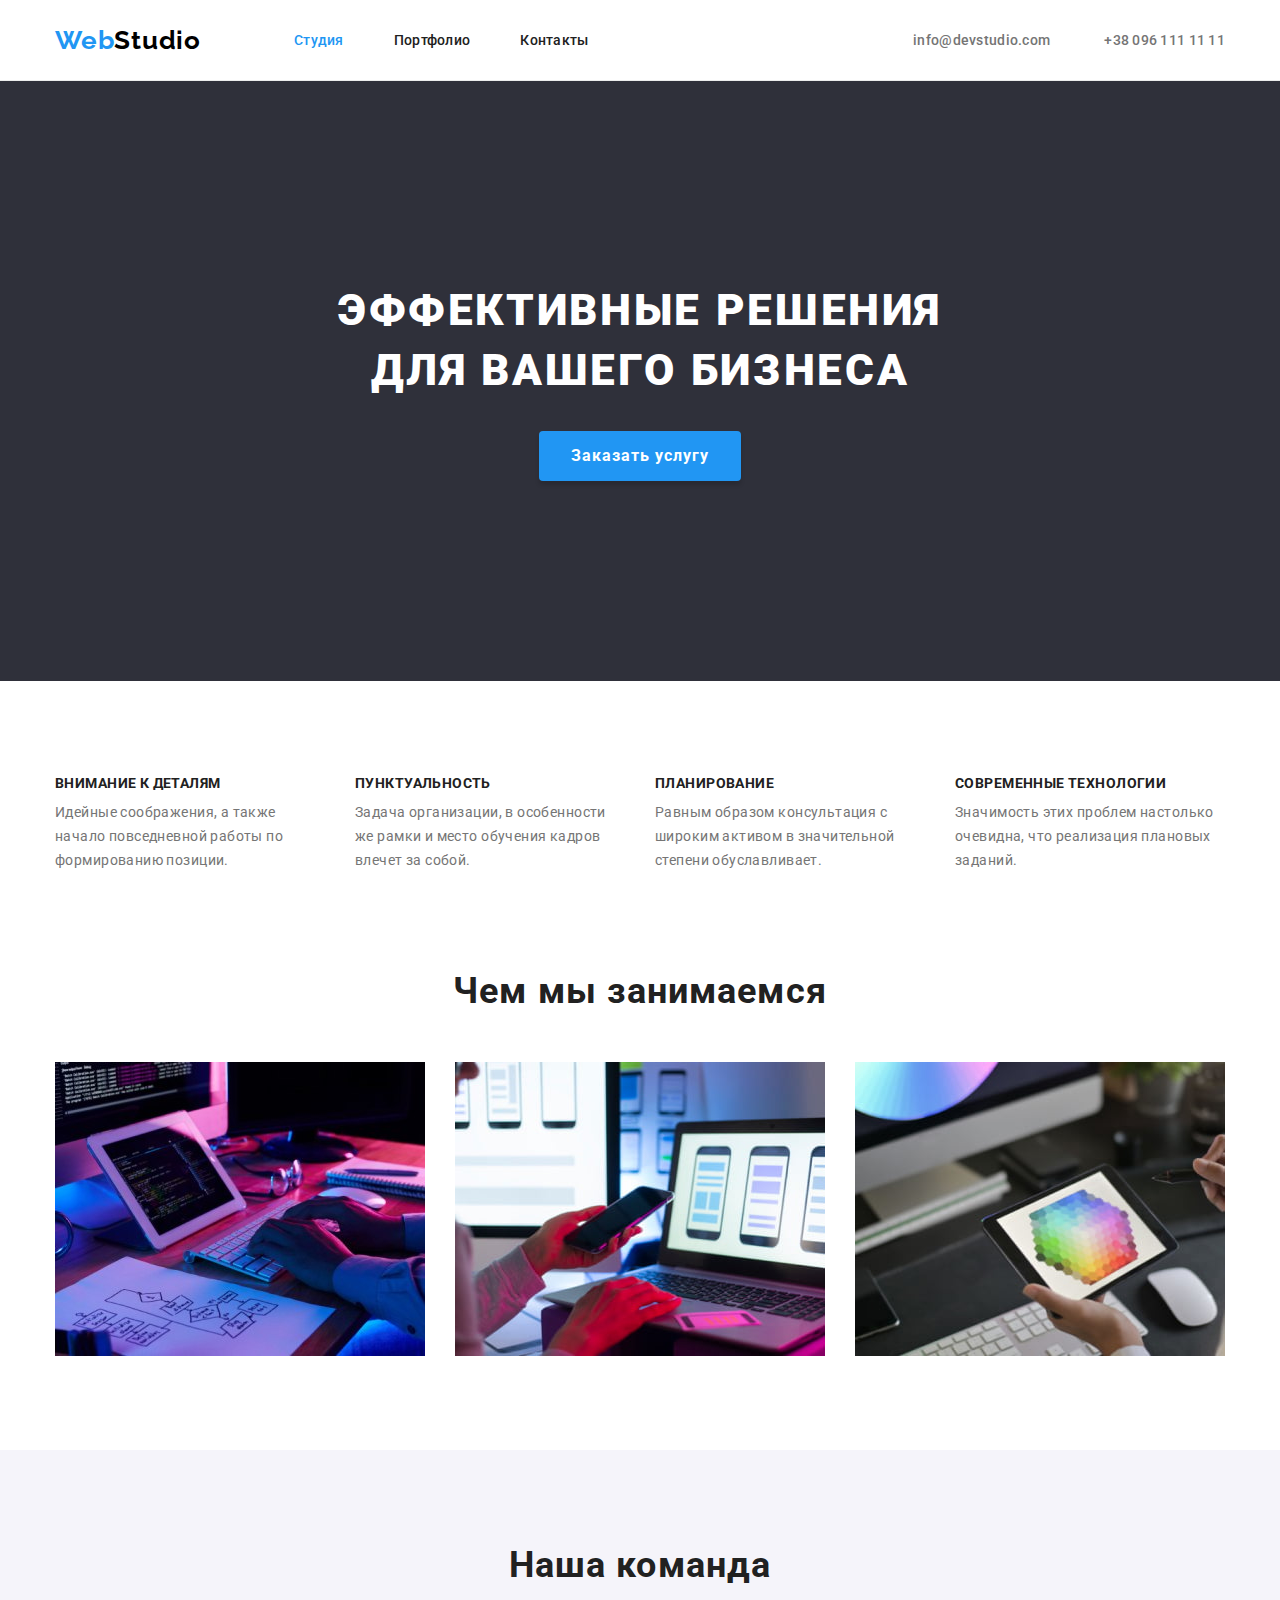
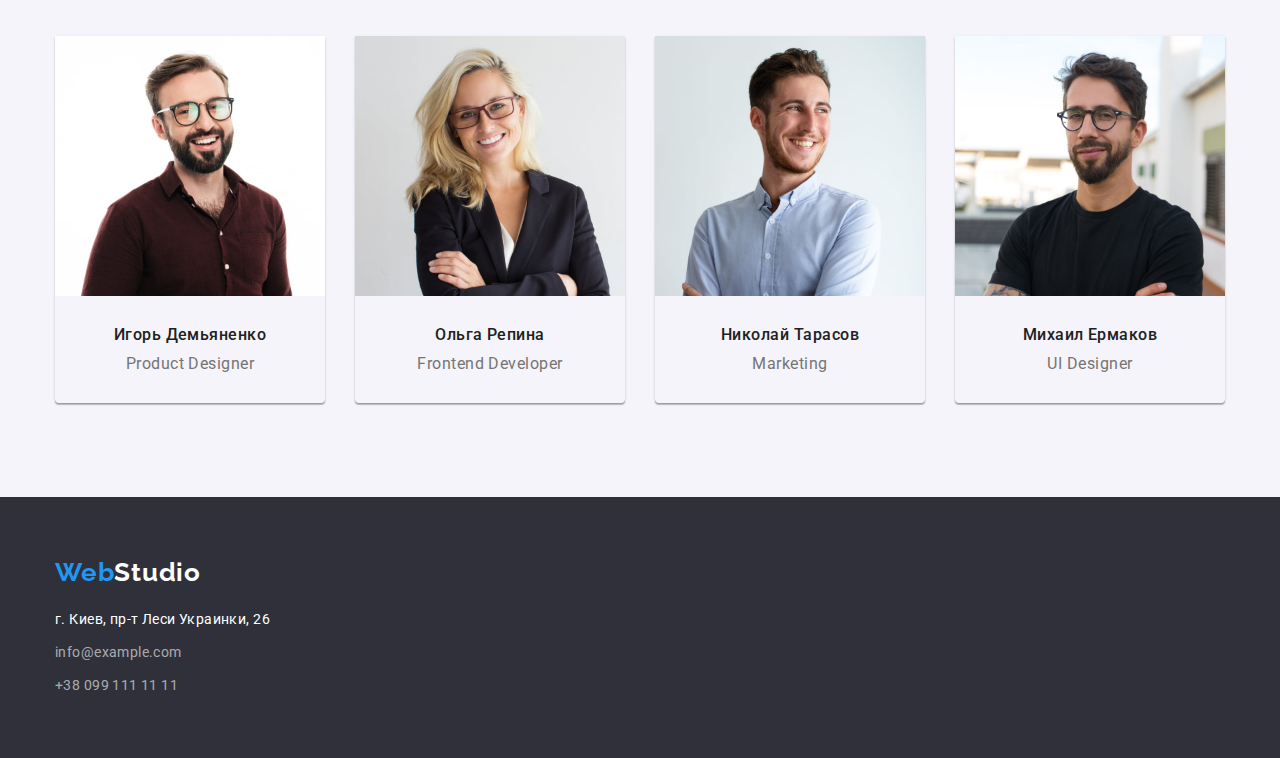
==== index.html @ 58351874 "Initial commit" ====
<!DOCTYPE html>
<html lang="ru">
  <head>
    <meta charset="UTF-8" />
    <meta http-equiv="X-UA-Compatible" content="IE=edge" />
    <meta name="viewport" content="width=device-width, initial-scale=1.0" />
    <link rel="preconnect" href="https://fonts.googleapis.com" />
    <link rel="preconnect" href="https://fonts.gstatic.com" crossorigin />
    <link
      href="https://fonts.googleapis.com/css2?family=Raleway:wght@700&family=Roboto:wght@400;500;700;900&display=swap"
      rel="stylesheet"
    />
    <link
      rel="stylesheet"
      href="https://cdnjs.cloudflare.com/ajax/libs/modern-normalize/1.1.0/modern-normalize.min.css"
    />
    <link rel="stylesheet" href="css/styles.css" />
    <title>Студия</title>
  </head>
  <body>
    <!-- Шапка -->
    <header class="header">
      <!-- Меню навигации -->
      <div class="container header-content">
        <nav class="navigation">
          <!-- Логотип -->
          <a href="./index.html" class="logo link"><span class="web-logo">Web</span>Studio</a>
          <ul class="navigation-list list">
            <!-- Меню сайта -->
            <li class="navigation-item">
              <a href="./index.html" class="link current">Студия</a>
            </li>
            <li class="navigation-item">
              <a href="./portfolio.html" class="link">Портфолио</a>
            </li>
            <li class="navigation-item">
              <a href="" class="link">Контакты</a>
            </li>
          </ul>
        </nav>
        <!-- Контакты -->
        <div class="header-contacts">
          <a href="mailto:info@devstudio.com" class="email link">info@devstudio.com</a>
          <a href="tel:+380961111111" class="telnumber link">+38 096 111 11 11</a>
        </div>
      </div>
    </header>
    <!-- Мейн -->
    <main>
      <!-- Наші пропозиції -->
      <section class="hero">
        <div class="container">
          <h1 class="hero-title">
            Эффективные решения для вашего бизнеса
          </h1>
          <button class="hero-button" type="button">Заказать услугу</button>
        </div>
      </section>
      <!-- Наші особливості -->
      <section class="features section">
        <div class="container">
          <h2 hidden>Наши особенности</h2>
          <ul class="features-list list">
            <li class="features-item">
              <h3 class="features-title">Внимание к деталям</h3>
              <p>
                Идейные соображения, а также начало повседневной работы по формированию позиции.
              </p>
            </li>
            <li class="features-item">
              <h3 class="features-title">Пунктуальность</h3>
              <p>
                Задача организации, в особенности же рамки и место обучения кадров влечет за собой.
              </p>
            </li>
            <li class="features-item">
              <h3 class="features-title">Планирование</h3>
              <p>
                Равным образом консультация с широким активом в значительной степени обуславливает.
              </p>
            </li>
            <li class="features-item">
              <h3 class="features-title">Современные технологии</h3>
              <p>Значимость этих проблем настолько очевидна, что реализация плановых заданий.</p>
            </li>
          </ul>
        </div>
      </section>
      <!-- Зайнятість -->
      <section class="employment section">
        <div class="container">
          <h2 class="employment-title">Чем мы занимаемся</h2>
          <ul class="employment-list list">
            <li class="employment-item">
              <img
                src="./images/box1.jpg"
                width="370"
                height="294"
                alt="Разработка веб-сайтов и приложений"
              />
            </li>
            <li class="employment-item">
              <img
                src="./images/box2.jpg"
                width="370"
                height="294"
                alt="Адаптация продукта под разные устройства"
              />
            </li>
            <li class="employment-item">
              <img
                src="./images/box3.jpg"
                width="370"
                height="294"
                alt="Разработка уникального дизайна"
              />
            </li>
          </ul>
        </div>
      </section>
      <!-- Команда -->
      <section class="team section">
        <div class="container">
          <h2 class="team-title">Наша команда</h2>
          <ul class="team-list list">
            <li class="team-item">
              <img src="./images/img1.jpg" width="270" height="260" alt="Игорь Демьяненко" />
              <h3 class="team-member">Игорь Демьяненко</h3>
              <p lang="en" class="team-work">Product Designer</p>
            </li>
            <li class="team-item">
              <img src="./images/img2.jpg" width="270" height="260" alt="Ольга Репина" />
              <h3 class="team-member">Ольга Репина</h3>
              <p lang="en" class="team-work">Frontend Developer</p>
            </li>
            <li class="team-item">
              <img src="./images/img3.jpg" width="270" height="260" alt="Николай Тарасов" />
              <h3 class="team-member">Николай Тарасов</h3>
              <p lang="en" class="team-work">Marketing</p>
            </li>
            <li class="team-item">
              <img src="./images/img4.jpg" width="270" height="260" alt="Михаил Ермаков" />
              <h3 class="team-member">Михаил Ермаков</h3>
              <p lang="en" class="team-work">UI Designer</p>
            </li>
          </ul>
        </div>
      </section>
    </main>
    <!-- Підвал -->
    <footer class="footer">
      <div class="container">
        <a href="./index.html" class="logo link">
          <span class="web-logo">Web</span><span class="studio-logo">Studio</span>
        </a>
        <address class="address">
          <p>г. Киев, пр-т Леси Украинки, 26</p>
          <a href="mailto:info@example.com" class="email link">info@example.com</a>
          <a href="tel:+380991111111" class="telnumber link">+38 099 111 11 11</a>
        </address>
      </div>
    </footer>
  </body>
</html>
---- css/styles.css ----
:root {
  /* Fonts */
  --general-text-font: 'Roboto', sans-serif;
  --logo-font: 'Raleway', sans-serif;

  /* Colors */
  --primery-text-color: #757575;
  --secondary-text-color: #212121;
  --black-logo-color: #000000;
  --accent-color: #2196f3;
  --white-text-color: #ffffff;
  --secondary-background-color: #f5f4fa;
  --third-background-color: #2f303a;
  --address-contacts-color: rgba(255, 255, 255, 0.6);
  --potrfolio-border-color: #eeeeee;
  --header-border-color: #ececec;
  --hero-button-accent-color: #188ce8;
}

/* General properties */

body {
  font-family: var(--general-text-font);
  font-style: normal;
  background-color: var(--white-text-color);
  color: var(--primery-text-color);
}

h1,
h2,
h3,
h4,
h5,
h6,
p,
ul {
  margin: 0;
  padding: 0;
}

img {
  display: block;
}

.container {
  width: 1200px;
  margin-left: auto;
  margin-right: auto;
  padding-left: 15px;
  padding-right: 15px;
}
.section {
  padding-top: 94px;
  padding-bottom: 94px;
}

.link {
  text-decoration: none;
}

.list {
  list-style: none;
}

.hero-button,
.filter-button {
  font-family: 'Roboto';
  font-style: normal;
  cursor: pointer;
  border: none;
  text-decoration: none;
}

/* Лого */

.logo {
  font-family: var(--logo-font);
  font-weight: 700;
  font-size: 26px;
  line-height: 1.192;
  letter-spacing: 0.03em;

  color: var(--black-logo-color);
}

.navigation .logo {
  margin-right: 93px;
}

.web-logo {
  color: var(--accent-color);
}

.studio-logo {
  color: var(--white-text-color);
}

/* Навігація сайту */

.header {
  border-bottom: 1px solid var(--header-border-color);
}

.header-content,
.navigation-list {
  display: flex;
  align-items: center;
}

.navigation {
  display: flex;
  align-items: center;
}

.navigation-list .link.current {
  color: var(--accent-color);
}

.navigation-list .link {
  display: block;
  padding-top: 32px;
  padding-bottom: 32px;

  color: var(--secondary-text-color);
}

.navigation-list .link:hover,
.navigation-list .link:focus {
  color: var(--accent-color);
}

.navigation-item:not(:last-child) {
  margin-right: 50px;
}

.header-contacts a:not(:last-child) {
  margin-right: 50px;
}

.header-contacts {
  margin-left: auto;
}

.navigation-item {
  font-weight: 500;
  font-size: 14px;
  line-height: 1.143;
  letter-spacing: 0.02em;
}

/* Контакти + Підвал */

.email,
.telnumber {
  font-weight: 500;
  font-size: 14px;
  line-height: 1.143;
  letter-spacing: 0.02em;

  color: var(--primery-text-color);
}

.address p,
.address a {
  font-style: normal;
  font-weight: 400;
  font-size: 14px;
  line-height: 1.714;
  letter-spacing: 0.03em;

  color: var(--address-contacts-color);
}

.footer .container,
.address {
  display: flex;
  flex-direction: column;
}

.address p {
  margin-bottom: 9px;

  color: var(--white-text-color);
}

.address .email {
  margin-bottom: 9px;
}

.email:hover,
.telnumber:hover,
.email:focus,
.telnumber:focus {
  color: var(--accent-color);
}

.footer .logo {
  margin-bottom: 20px;
}

.footer {
  padding: 60px 0;

  background-color: var(--third-background-color);
}

/* Мейн */

.hero {
  padding: 200px 0;
  text-align: center;

  background-color: var(--third-background-color);
}

.hero-title {
  margin-left: auto;
  margin-right: auto;
  width: 696px;
  margin-bottom: 30px;
  font-weight: 900;
  font-size: 44px;
  line-height: 1.36;
  letter-spacing: 0.06em;
  text-transform: uppercase;

  color: var(--white-text-color);
}

.hero-button {
  padding: 10px 32px;
  font-weight: 700;
  font-size: 16px;
  line-height: 1.875;
  letter-spacing: 0.06em;

  color: var(--white-text-color);
  background-color: var(--accent-color);
  box-shadow: 0px 4px 4px rgba(0, 0, 0, 0.15);
  border-radius: 4px;
}

.hero-button:hover,
.hero-button:focus {
  background-color: var(--hero-button-accent-color);
}

/* Наші особливості */

.features-list {
  display: flex;
}

.features.section {
  padding-bottom: 0px;
}

.features-title {
  margin-bottom: 10px;
  font-size: 14px;
  line-height: 1.143;
  letter-spacing: 0.03em;
  text-transform: uppercase;

  color: var(--secondary-text-color);
}

.features-item:not(:last-child) {
  margin-right: 30px;
}

.features-item {
  width: 270px;
}

.features-item p {
  padding-bottom: 3px;
  font-size: 14px;
  line-height: 1.714;
  letter-spacing: 0.03em;
}

/* Наша зайнятість + Команда */

.employment-title,
.team-title {
  margin-bottom: 50px;
  font-size: 36px;
  line-height: 1.167;
  text-align: center;
  letter-spacing: 0.03em;

  color: var(--secondary-text-color);
}

.employment-list,
.team-list {
  display: flex;
}

.employment-item:not(:last-child) {
  margin-right: 30px;
}

.team {
  background-color: var(--secondary-background-color);
}

.team-item:not(:last-child) {
  margin-right: 30px;
}
.team-item img {
  margin-bottom: 30px;
}
.team-item {
  padding-bottom: 30px;

  box-shadow: 0px 1px 3px rgba(0, 0, 0, 0.12), 0px 1px 1px rgba(0, 0, 0, 0.14),
    0px 2px 1px rgba(0, 0, 0, 0.2);
  border-radius: 0px 0px 4px 4px;
}

.team-member {
  margin-bottom: 10px;
  font-weight: 500;
  font-size: 16px;
  line-height: 1.18;
  text-align: center;
  letter-spacing: 0.03em;

  color: var(--secondary-text-color);
}

.team-work {
  font-size: 16px;
  line-height: 1.187;
  text-align: center;
  letter-spacing: 0.03em;
}

/* Портфоліо */

.filter-list {
  display: flex;
  justify-content: center;
  margin-bottom: 50px;
}

.filter-item:not(:last-child) {
  margin-right: 8px;
}

.filter-button {
  padding: 6px 22px;
  font-weight: 500;
  font-size: 16px;
  line-height: 1.625;
  text-align: center;
  letter-spacing: 0.03em;

  color: var(--secondary-text-color);
  background-color: var(--secondary-background-color);
  border-radius: 4px;
}

.filter-button:hover,
.filter-button:focus {
  color: var(--white-text-color);
  background-color: var(--accent-color);
  box-shadow: 0px 3px 1px rgba(0, 0, 0, 0.1), 0px 1px 2px rgba(0, 0, 0, 0.08),
    0px 2px 2px rgba(0, 0, 0, 0.12);
}

.filter-title {
  font-size: 16px;
  line-height: 1.875;
  letter-spacing: 0.03em;
  color: var(--primery-text-color);
}

.portfolio-list {
  display: flex;
  flex-wrap: wrap;
  gap: 30px;
  flex-basis: calc((100% - 60px) / 3);
  align-content: flex-start;
}

.portfolio-title {
  margin-bottom: 4px;

  font-size: 18px;
  line-height: 2;
  letter-spacing: 0.06em;

  color: var(--secondary-text-color);
}

.portfolio-item {
  background-color: var(--white-text-color);
}

.portfolio-item div {
  padding: 20px 24px;

  border: 1px solid var(--potrfolio-border-color);
  border-top: none;
}
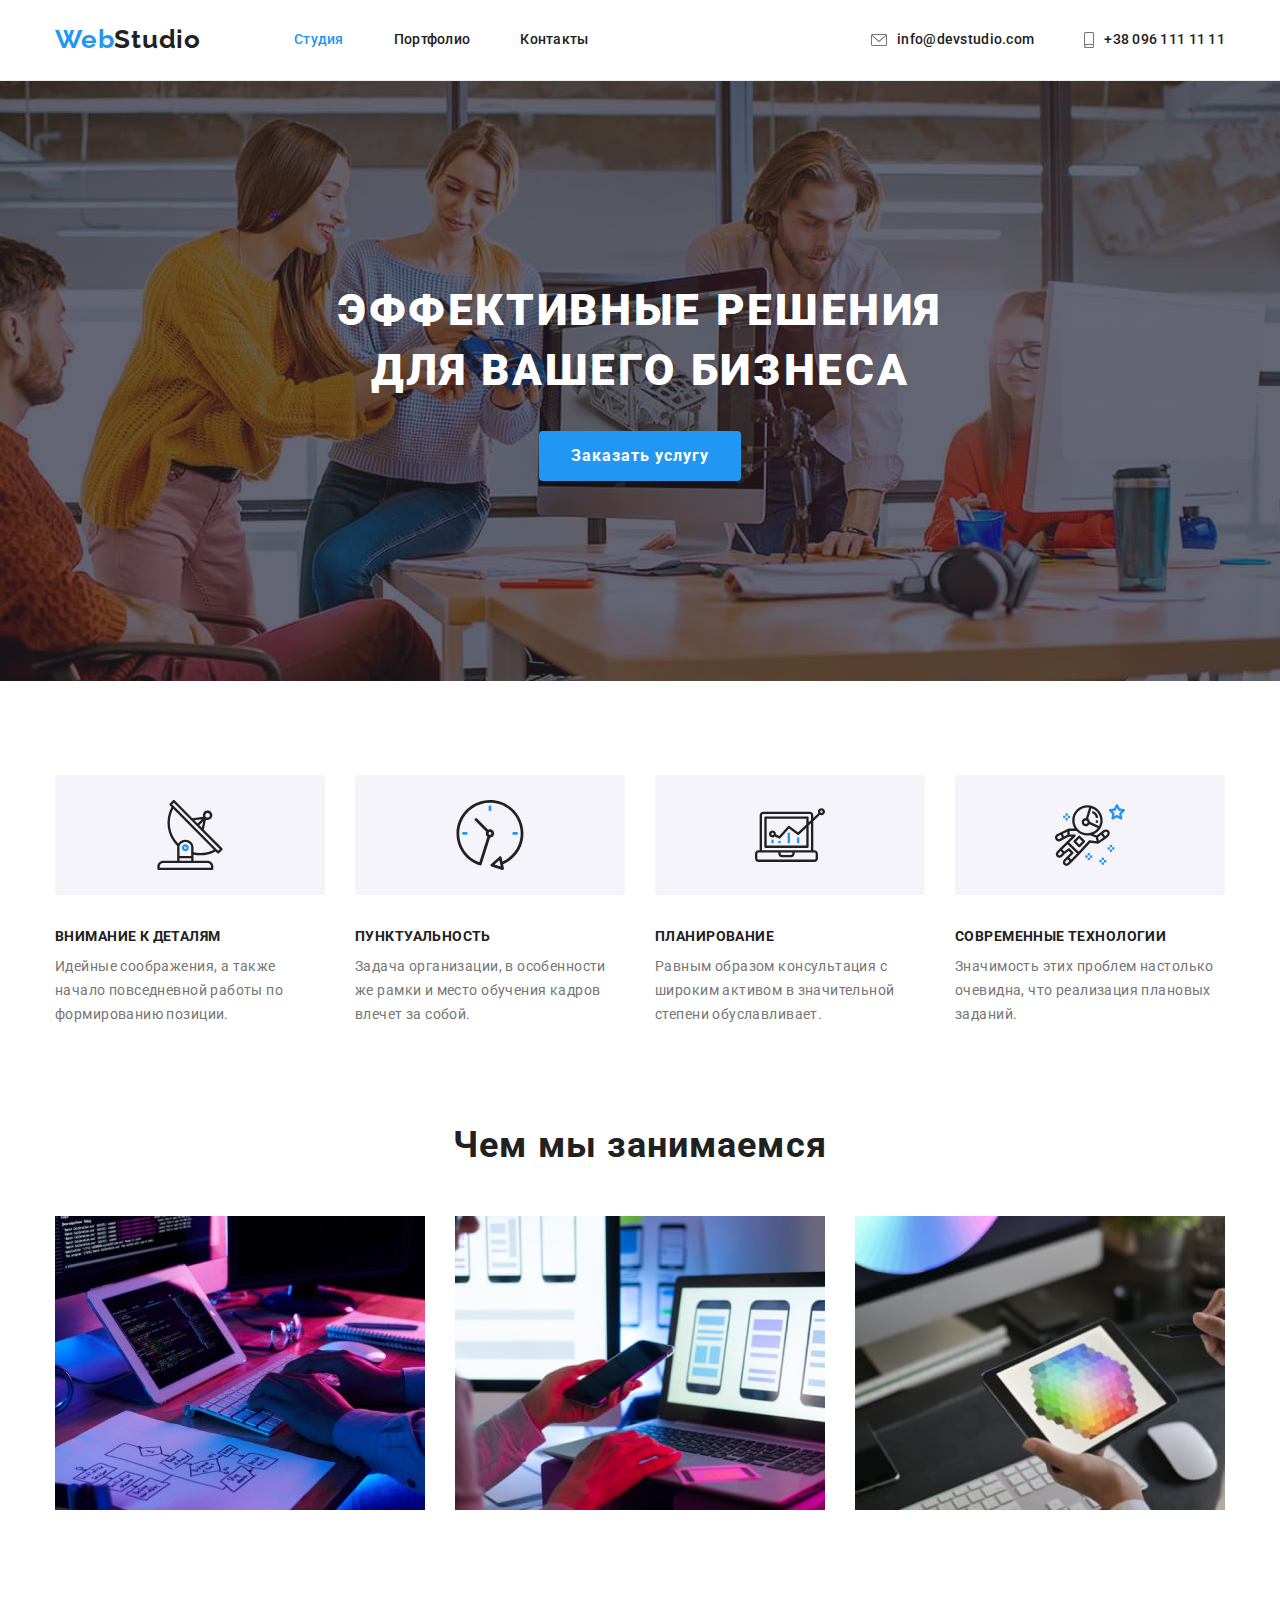
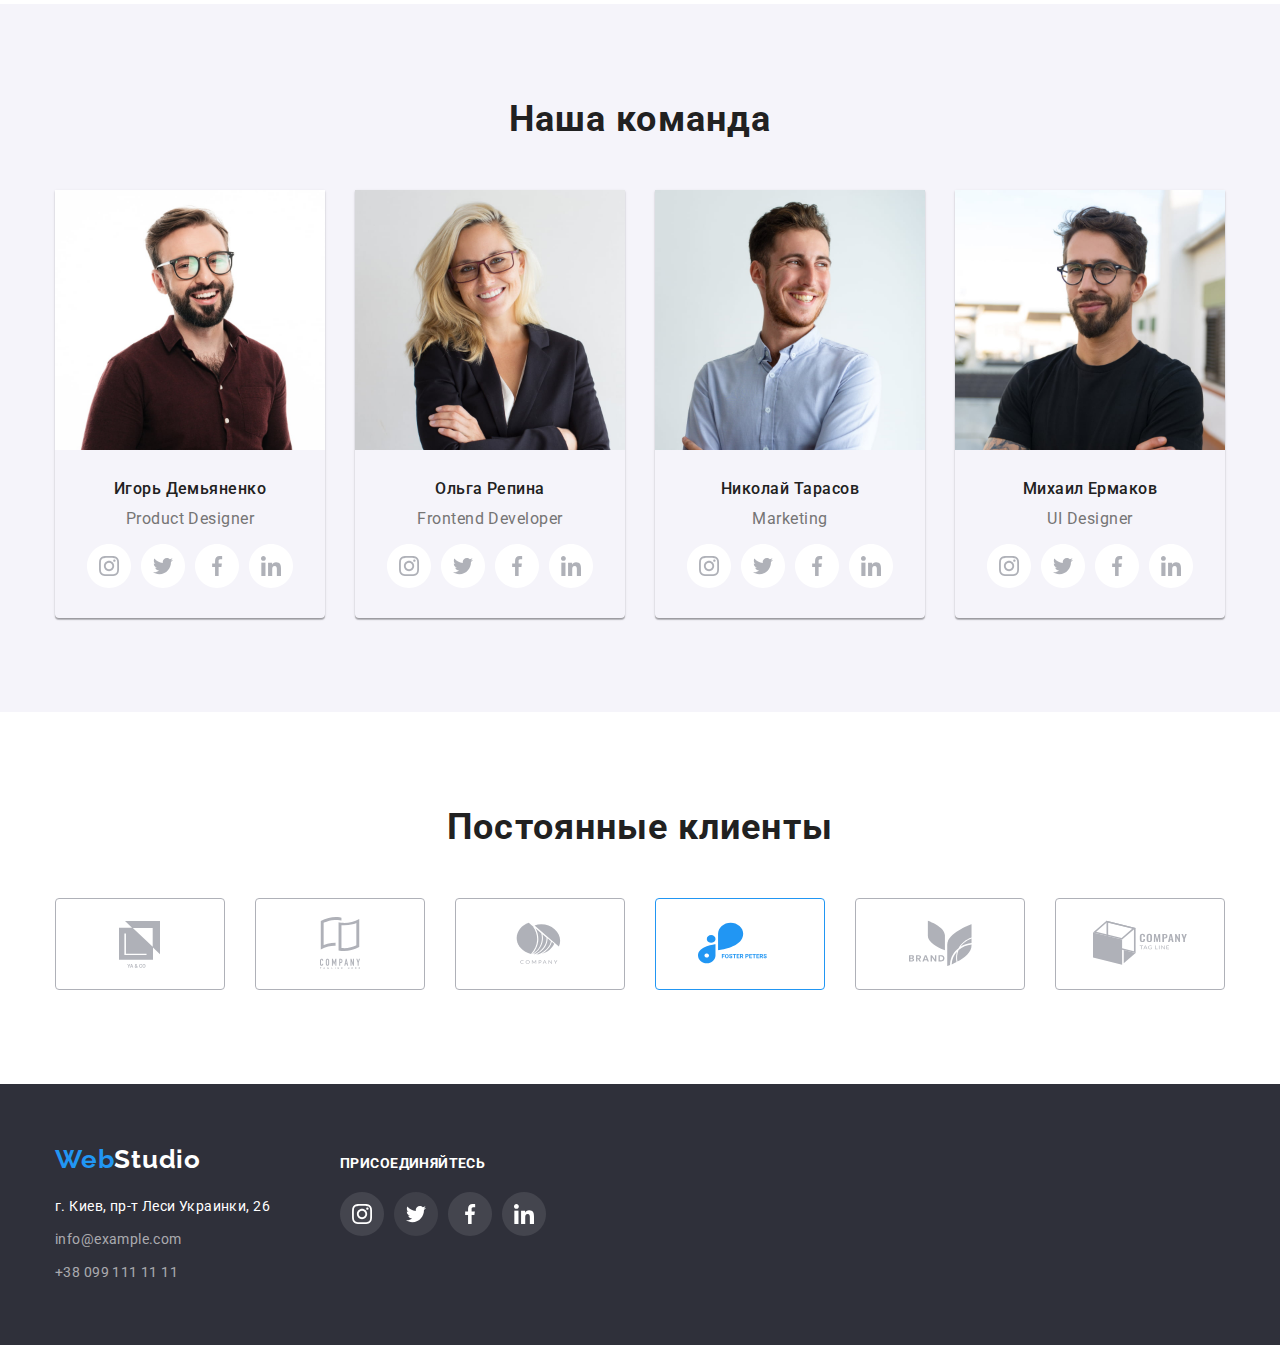
==== commit 7d39735d: "up" ====
--- a/index.html
+++ b/index.html
@@ -49,37 +49,37 @@
     <main>
       <!-- Наші пропозиції -->
       <section class="hero">
-        <div class="container">
-          <h1 class="hero-title">
-            Эффективные решения для вашего бизнеса
-          </h1>
-          <button class="hero-button" type="button">Заказать услугу</button>
+        <div class="overlay">
+          <div class="container">
+            <h1 class="hero-title">Эффективные решения для вашего бизнеса</h1>
+            <button class="hero-button" type="button">Заказать услугу</button>
+          </div>
         </div>
       </section>
       <!-- Наші особливості -->
       <section class="features section">
         <div class="container">
-          <h2 hidden>Наши особенности</h2>
+          <h2 class="visually-hidden">Наши особенности</h2>
           <ul class="features-list list">
-            <li class="features-item">
+            <li class="features-item item-antenna">
               <h3 class="features-title">Внимание к деталям</h3>
               <p>
                 Идейные соображения, а также начало повседневной работы по формированию позиции.
               </p>
             </li>
-            <li class="features-item">
+            <li class="features-item item-clock">
               <h3 class="features-title">Пунктуальность</h3>
               <p>
                 Задача организации, в особенности же рамки и место обучения кадров влечет за собой.
               </p>
             </li>
-            <li class="features-item">
+            <li class="features-item item-diagram">
               <h3 class="features-title">Планирование</h3>
               <p>
                 Равным образом консультация с широким активом в значительной степени обуславливает.
               </p>
             </li>
-            <li class="features-item">
+            <li class="features-item item-astronaut">
               <h3 class="features-title">Современные технологии</h3>
               <p>Значимость этих проблем настолько очевидна, что реализация плановых заданий.</p>
             </li>
@@ -146,18 +146,67 @@
           </ul>
         </div>
       </section>
+      <!-- Постійні клієнти -->
+      <section class="partner section">
+        <div class="container">
+          <h2 class="partner-title">Постоянные клиенты</h2>
+          <ul class="partner-list list">
+            <li class="partner-item">
+              <a href=""><img src="./images/Client1.svg" width="170" height="92" alt="" /></a>
+            </li>
+            <li class="partner-item">
+              <a href=""><img src="./images/Client2.svg" width="170" height="92" alt="" /></a>
+            </li>
+            <li class="partner-item">
+              <a href=""><img src="./images/Client3.svg" width="170" height="92" alt="" /></a>
+            </li>
+            <li class="partner-item">
+              <a href=""><img src="./images/Client4.svg" width="170" height="92" alt="" /></a>
+            </li>
+            <li class="partner-item">
+              <a href=""><img src="./images/Client5.svg" width="170" height="92" alt="" /></a>
+            </li>
+            <li class="partner-item">
+              <a href=""><img src="./images/Client6.svg" width="170" height="92" alt="" /></a>
+            </li>
+          </ul>
+        </div>
+      </section>
     </main>
     <!-- Підвал -->
     <footer class="footer">
       <div class="container">
-        <a href="./index.html" class="logo link">
-          <span class="web-logo">Web</span><span class="studio-logo">Studio</span>
-        </a>
-        <address class="address">
-          <p>г. Киев, пр-т Леси Украинки, 26</p>
-          <a href="mailto:info@example.com" class="email link">info@example.com</a>
-          <a href="tel:+380991111111" class="telnumber link">+38 099 111 11 11</a>
-        </address>
+        <div class="footer-content">
+          <div class="footer-address">
+            <a href="./index.html" class="logo link">
+              <span class="web-logo">Web</span><span class="studio-logo">Studio</span>
+            </a>
+            <address class="address">
+              <p>г. Киев, пр-т Леси Украинки, 26</p>
+              <a href="mailto:info@example.com" class="email link">info@example.com</a>
+              <a href="tel:+380991111111" class="telnumber link">+38 099 111 11 11</a>
+            </address>
+          </div>
+          <div class="social">
+            <h2 class="social-title">Присоединяйтесь</h2>
+            <ul class="social-list list">
+              <li class="social-item">
+                <a href=""
+                  ><img src="./images/Inst.svg" width="44" height="44" alt="instagram"
+                /></a>
+              </li>
+              <li class="social-item">
+                <a href=""><img src="./images/Tw.svg" width="44" height="44" alt="twitter" /></a>
+              </li>
+              <li class="social-item">
+                <a href=""><img src="./images/FB.svg" width="44" height="44" alt="facebook" /></a>
+              </li>
+              <li class="social-item">
+                <a href=""><img src="./images/Link.svg" width="44" height="44" alt="linkedin" /></a>
+              </li>
+            </ul>
+          </div>
+        </div>
       </div>
     </footer>
   </body>
--- a/css/styles.css
+++ b/css/styles.css
@@ -15,6 +15,7 @@
   --potrfolio-border-color: #eeeeee;
   --header-border-color: #ececec;
   --hero-button-accent-color: #188ce8;
+  --hero-overlay-color: rgba(47, 48, 58, 0.4);
 }
 
 /* General properties */
@@ -77,51 +78,53 @@
   font-family: var(--logo-font);
   font-weight: 700;
   font-size: 26px;
-  line-height: 1.192;
+  line-height: 1.19;
   letter-spacing: 0.03em;
 
   color: var(--black-logo-color);
+}
+
+.web-logo {
+  color: var(--accent-color);
+}
+
+.studio-logo {
+  color: var(--white-text-color);
+}
+
+/* Навігація сайту */
+
+.header {
+  border-bottom: 1px solid var(--header-border-color);
+}
+
+.header-content,
+.navigation-list {
+  display: flex;
+  align-items: center;
+}
+
+.navigation {
+  display: flex;
+  align-items: center;
+}
+
+.navigation-list .link.current {
+  color: var(--accent-color);
+}
+
+.header-content .link {
+  display: inline-flex;
+  padding-top: 32px;
+  padding-bottom: 32px;
+
+  color: var(--secondary-text-color);
 }
 
 .navigation .logo {
   margin-right: 93px;
-}
-
-.web-logo {
-  color: var(--accent-color);
-}
-
-.studio-logo {
-  color: var(--white-text-color);
-}
-
-/* Навігація сайту */
-
-.header {
-  border-bottom: 1px solid var(--header-border-color);
-}
-
-.header-content,
-.navigation-list {
-  display: flex;
-  align-items: center;
-}
-
-.navigation {
-  display: flex;
-  align-items: center;
-}
-
-.navigation-list .link.current {
-  color: var(--accent-color);
-}
-
-.navigation-list .link {
-  display: block;
-  padding-top: 32px;
-  padding-bottom: 32px;
-
-  color: var(--secondary-text-color);
+  padding-top: 24px;
+  padding-bottom: 25px;
 }
 
 .navigation-list .link:hover,
@@ -137,14 +140,13 @@
   margin-right: 50px;
 }
 
-.header-contacts {
-  margin-left: auto;
-}
-
+.navigation {
+  margin-right: auto;
+}
 .navigation-item {
   font-weight: 500;
   font-size: 14px;
-  line-height: 1.143;
+  line-height: 1.14;
   letter-spacing: 0.02em;
 }
 
@@ -154,10 +156,37 @@
 .telnumber {
   font-weight: 500;
   font-size: 14px;
-  line-height: 1.143;
+  line-height: 1.14;
   letter-spacing: 0.02em;
 
   color: var(--primery-text-color);
+}
+.header-contacts {
+  display: inline-flex;
+  align-items: center;
+}
+
+.header-contacts .email,
+.header-contacts .telnumber {
+  align-items: center;
+}
+
+.header-contacts .email::before,
+.header-contacts .telnumber::before {
+  content: '';
+  display: inline-block;
+  margin-right: 10px;
+}
+.header-contacts .email::before {
+  width: 16px;
+  height: 12px;
+  background-image: url(../images/envelope.svg);
+}
+
+.header-contacts .telnumber::before {
+  width: 10px;
+  height: 16px;
+  background-image: url(../images/smartphone.svg);
 }
 
 .address p,
@@ -165,16 +194,34 @@
   font-style: normal;
   font-weight: 400;
   font-size: 14px;
-  line-height: 1.714;
+  line-height: 1.71;
   letter-spacing: 0.03em;
 
   color: var(--address-contacts-color);
 }
 
-.footer .container,
-.address {
+.footer-content {
+  display: flex;
+}
+.social-list {
+  display: flex;
+  flex-wrap: wrap;
+  gap: 10px;
+}
+
+.footer-address,
+.address,
+.social {
   display: flex;
   flex-direction: column;
+}
+
+.social {
+  padding-top: 12px;
+}
+
+.footer-address {
+  margin-right: 70px;
 }
 
 .address p {
@@ -183,7 +230,7 @@
   color: var(--white-text-color);
 }
 
-.address .email {
+.footer .email {
   margin-bottom: 9px;
 }
 
@@ -204,13 +251,36 @@
   background-color: var(--third-background-color);
 }
 
+.social-title {
+  margin-bottom: 20px;
+  font-style: normal;
+  font-weight: 700;
+  font-size: 14px;
+  line-height: 1.14;
+  letter-spacing: 0.03em;
+  text-transform: uppercase;
+
+  color: var(--white-text-color);
+}
+
 /* Мейн */
 
 .hero {
+  text-align: center;
+  background-color: var(--third-background-color);
+}
+
+.overlay {
   padding: 200px 0;
-  text-align: center;
-
-  background-color: var(--third-background-color);
+  height: 600px;
+  max-width: 1600px;
+  margin-right: auto;
+  margin-left: auto;
+  background-image: linear-gradient(to right, var(--hero-overlay-color), var(--hero-overlay-color)),
+    url(../images/hero.jpg);
+  background-repeat: no-repeat;
+  background-position: center;
+  background-size: cover;
 }
 
 .hero-title {
@@ -231,7 +301,7 @@
   padding: 10px 32px;
   font-weight: 700;
   font-size: 16px;
-  line-height: 1.875;
+  line-height: 1.88;
   letter-spacing: 0.06em;
 
   color: var(--white-text-color);
@@ -258,7 +328,7 @@
 .features-title {
   margin-bottom: 10px;
   font-size: 14px;
-  line-height: 1.143;
+  line-height: 1.14;
   letter-spacing: 0.03em;
   text-transform: uppercase;
 
@@ -276,17 +346,43 @@
 .features-item p {
   padding-bottom: 3px;
   font-size: 14px;
-  line-height: 1.714;
-  letter-spacing: 0.03em;
-}
-
-/* Наша зайнятість + Команда */
+  line-height: 1.71;
+  letter-spacing: 0.03em;
+}
+
+.features-item::before {
+  display: inline-block;
+  content: '';
+  width: inherit;
+  height: 120px;
+  margin-bottom: 30px;
+  background-color: #f5f4fa;
+  border-radius: 4px;
+  background-repeat: no-repeat;
+  background-position: center;
+}
+
+.item-antenna::before {
+  background-image: url(../images/antenna.svg);
+}
+.item-clock::before {
+  background-image: url(../images/clock.svg);
+}
+.item-diagram::before {
+  background-image: url(../images/diagram.svg);
+}
+.item-astronaut::before {
+  background-image: url(../images/astronaut.svg);
+}
+
+/* Наша зайнятість + Команда + Постійні клієнти */
 
 .employment-title,
-.team-title {
+.team-title,
+.partner-title {
   margin-bottom: 50px;
   font-size: 36px;
-  line-height: 1.167;
+  line-height: 1.17;
   text-align: center;
   letter-spacing: 0.03em;
 
@@ -294,21 +390,28 @@
 }
 
 .employment-list,
+.team-list,
+.partner-list {
+  display: flex;
+  flex-wrap: wrap;
+  gap: 30px;
+}
+.employment-list {
+  flex-basis: calc((100%-30 * 2) / 3);
+}
+
 .team-list {
-  display: flex;
-}
-
-.employment-item:not(:last-child) {
-  margin-right: 30px;
+  flex-basis: calc((100%-30 * 3) / 4);
+}
+
+.partner-list {
+  flex-basis: calc((100%-30 * 5) / 6);
 }
 
 .team {
   background-color: var(--secondary-background-color);
 }
 
-.team-item:not(:last-child) {
-  margin-right: 30px;
-}
 .team-item img {
   margin-bottom: 30px;
 }
@@ -338,23 +441,33 @@
   letter-spacing: 0.03em;
 }
 
+.team-item::after {
+  content: '';
+  display: block;
+  width: 206px;
+  height: 44px;
+  margin-right: auto;
+  margin-left: auto;
+  margin-top: 16px;
+  background-image: url(../images/Social-links.svg);
+  background-repeat: no-repeat;
+  background-position: center;
+}
+
 /* Портфоліо */
 
 .filter-list {
   display: flex;
+  gap: 8px;
   justify-content: center;
   margin-bottom: 50px;
-}
-
-.filter-item:not(:last-child) {
-  margin-right: 8px;
 }
 
 .filter-button {
   padding: 6px 22px;
   font-weight: 500;
   font-size: 16px;
-  line-height: 1.625;
+  line-height: 1.63;
   text-align: center;
   letter-spacing: 0.03em;
 
@@ -373,7 +486,7 @@
 
 .filter-title {
   font-size: 16px;
-  line-height: 1.875;
+  line-height: 1.88;
   letter-spacing: 0.03em;
   color: var(--primery-text-color);
 }
@@ -406,3 +519,16 @@
   border: 1px solid var(--potrfolio-border-color);
   border-top: none;
 }
+
+.visually-hidden {
+  position: absolute;
+  white-space: nowrap;
+  width: 1px;
+  height: 1px;
+  overflow: hidden;
+  border: 0;
+  padding: 0;
+  clip: rect(0 0 0 0);
+  clip-path: inset(50%);
+  margin: -1px;
+}
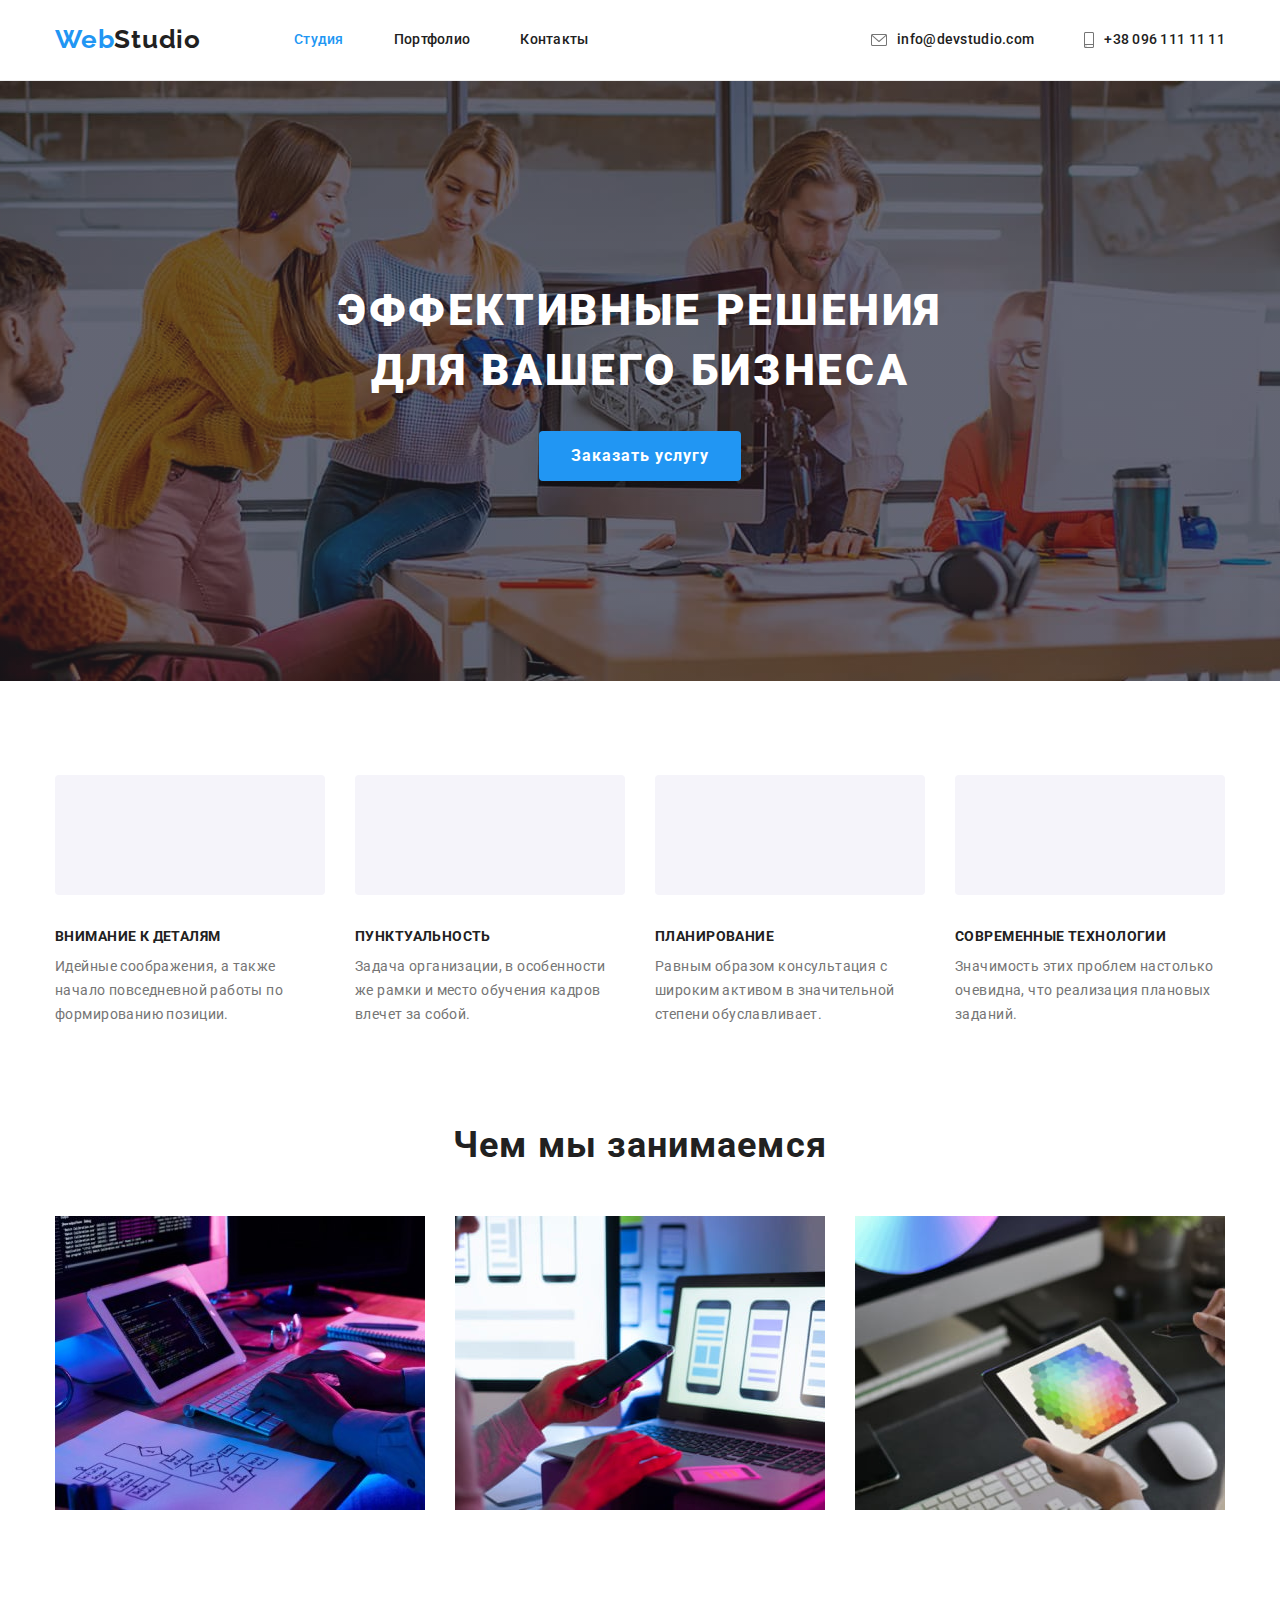
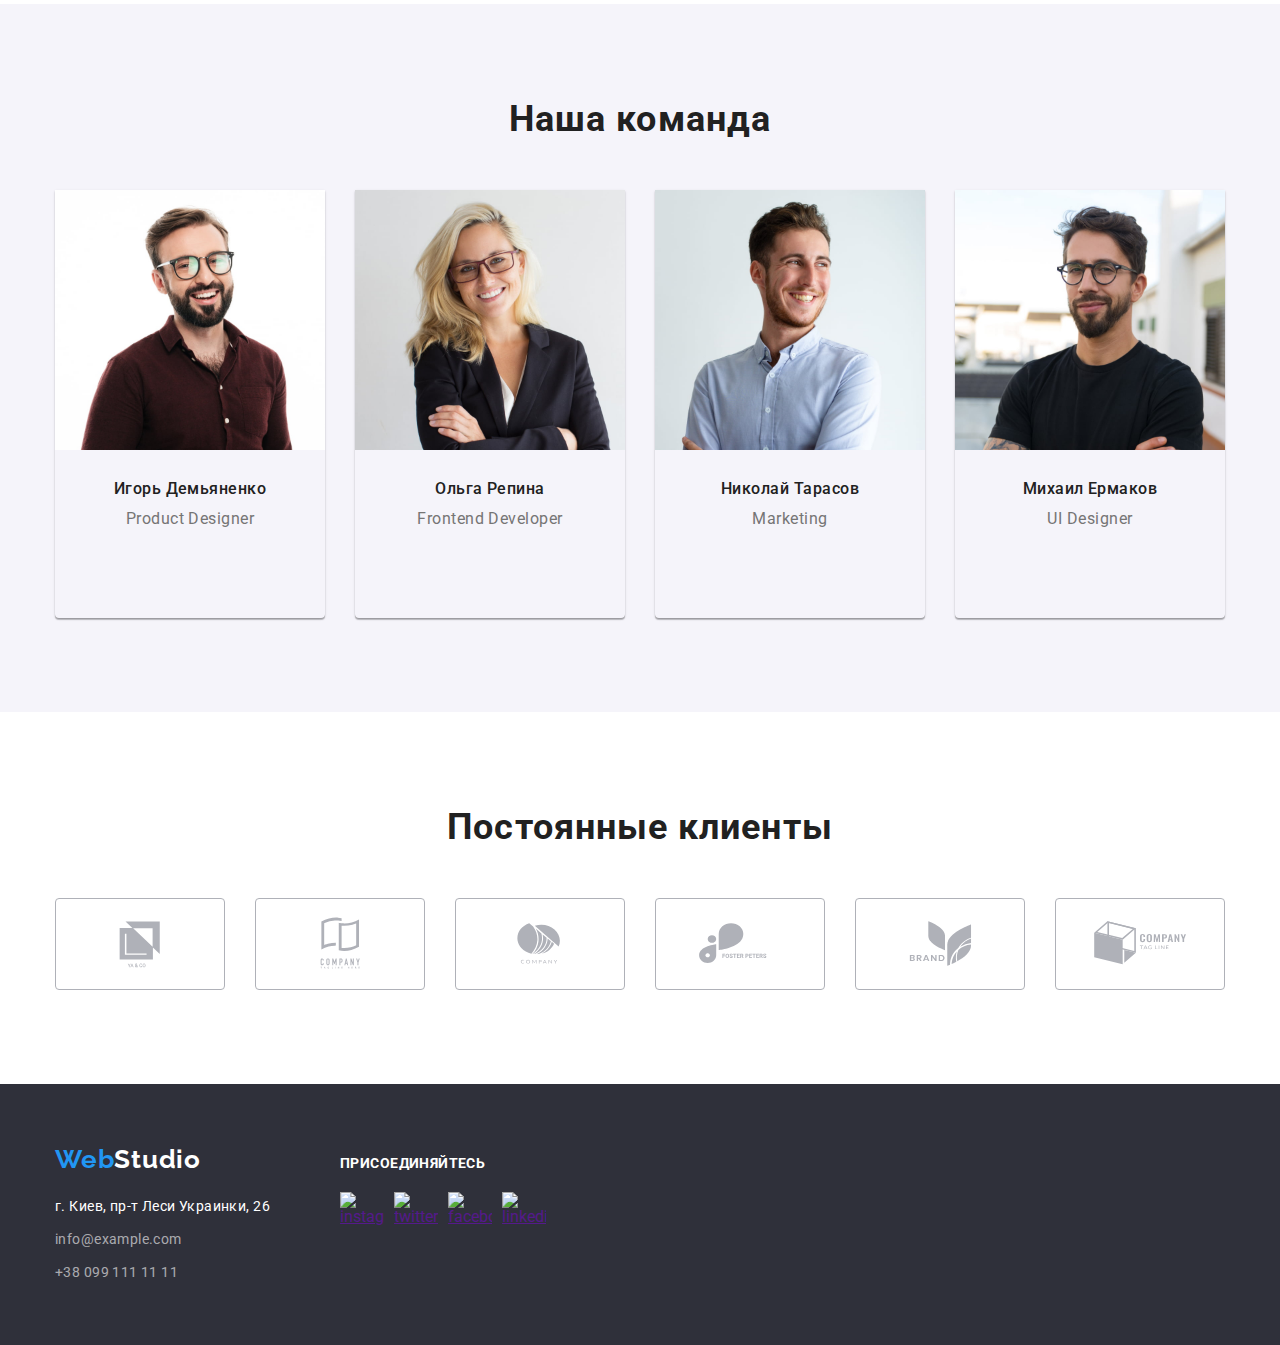
==== commit 92a43a8d: "up" ====
--- a/index.html
+++ b/index.html
@@ -152,22 +152,46 @@
           <h2 class="partner-title">Постоянные клиенты</h2>
           <ul class="partner-list list">
             <li class="partner-item">
-              <a href=""><img src="./images/Client1.svg" width="170" height="92" alt="" /></a>
-            </li>
-            <li class="partner-item">
-              <a href=""><img src="./images/Client2.svg" width="170" height="92" alt="" /></a>
-            </li>
-            <li class="partner-item">
-              <a href=""><img src="./images/Client3.svg" width="170" height="92" alt="" /></a>
-            </li>
-            <li class="partner-item">
-              <a href=""><img src="./images/Client4.svg" width="170" height="92" alt="" /></a>
-            </li>
-            <li class="partner-item">
-              <a href=""><img src="./images/Client5.svg" width="170" height="92" alt="" /></a>
-            </li>
-            <li class="partner-item">
-              <a href=""><img src="./images/Client6.svg" width="170" height="92" alt="" /></a>
+              <a class="partner-icon" href="">
+                <svg class="icon">
+                  <use href="./images/symbol-defs.svg#icon-client1"></use>
+                </svg>
+              </a>
+            </li>
+            <li class="partner-item">
+              <a class="partner-icon" href="">
+                <svg class="icon">
+                  <use href="./images/symbol-defs.svg#icon-client2"></use>
+                </svg>
+              </a>
+            </li>
+            <li class="partner-item">
+              <a class="partner-icon" href="">
+                <svg class="icon">
+                  <use href="./images/symbol-defs.svg#icon-client3"></use>
+                </svg>
+              </a>
+            </li>
+            <li class="partner-item">
+              <a class="partner-icon" href="">
+                <svg class="icon">
+                  <use href="./images/symbol-defs.svg#icon-client4"></use>
+                </svg>
+              </a>
+            </li>
+            <li class="partner-item">
+              <a class="partner-icon" href="">
+                <svg class="icon">
+                  <use href="./images/symbol-defs.svg#icon-client5"></use>
+                </svg>
+              </a>
+            </li>
+            <li class="partner-item">
+              <a class="partner-icon" href="">
+                <svg class="icon">
+                  <use href="./images/symbol-defs.svg#icon-client6"></use>
+                </svg>
+              </a>
             </li>
           </ul>
         </div>
--- a/css/styles.css
+++ b/css/styles.css
@@ -16,6 +16,7 @@
   --header-border-color: #ececec;
   --hero-button-accent-color: #188ce8;
   --hero-overlay-color: rgba(47, 48, 58, 0.4);
+  --partner-item-color: #afb1b8;
 }
 
 /* General properties */
@@ -39,7 +40,8 @@
   padding: 0;
 }
 
-img {
+img,
+svg {
   display: block;
 }
 
@@ -389,6 +391,23 @@
   color: var(--secondary-text-color);
 }
 
+.partner-icon {
+  color: var(--partner-item-color);
+}
+
+.partner-icon:hover,
+.partner-icon:focus {
+  color: var(--accent-color);
+}
+
+.icon {
+  width: 170px;
+  height: 92px;
+  border: 1px solid currentColor;
+  border-radius: 4px;
+  fill: currentColor;
+}
+
 .employment-list,
 .team-list,
 .partner-list {
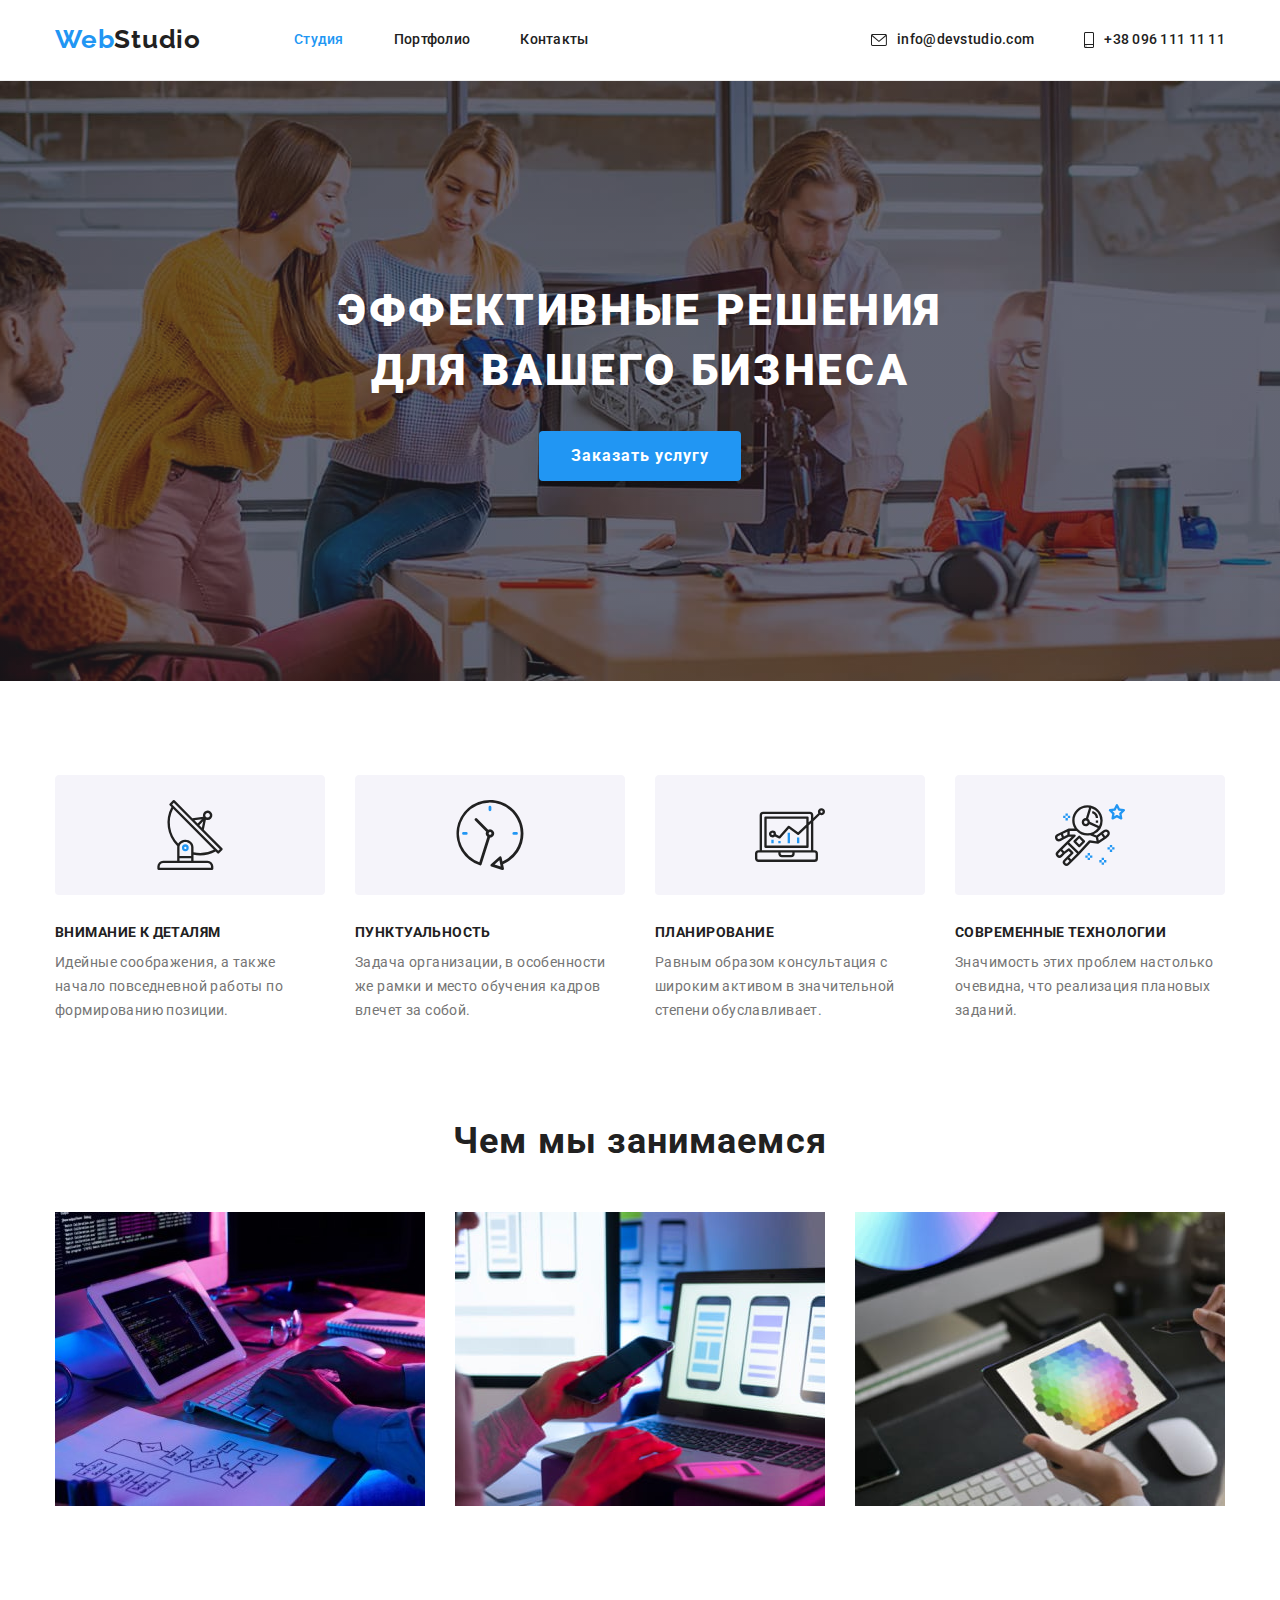
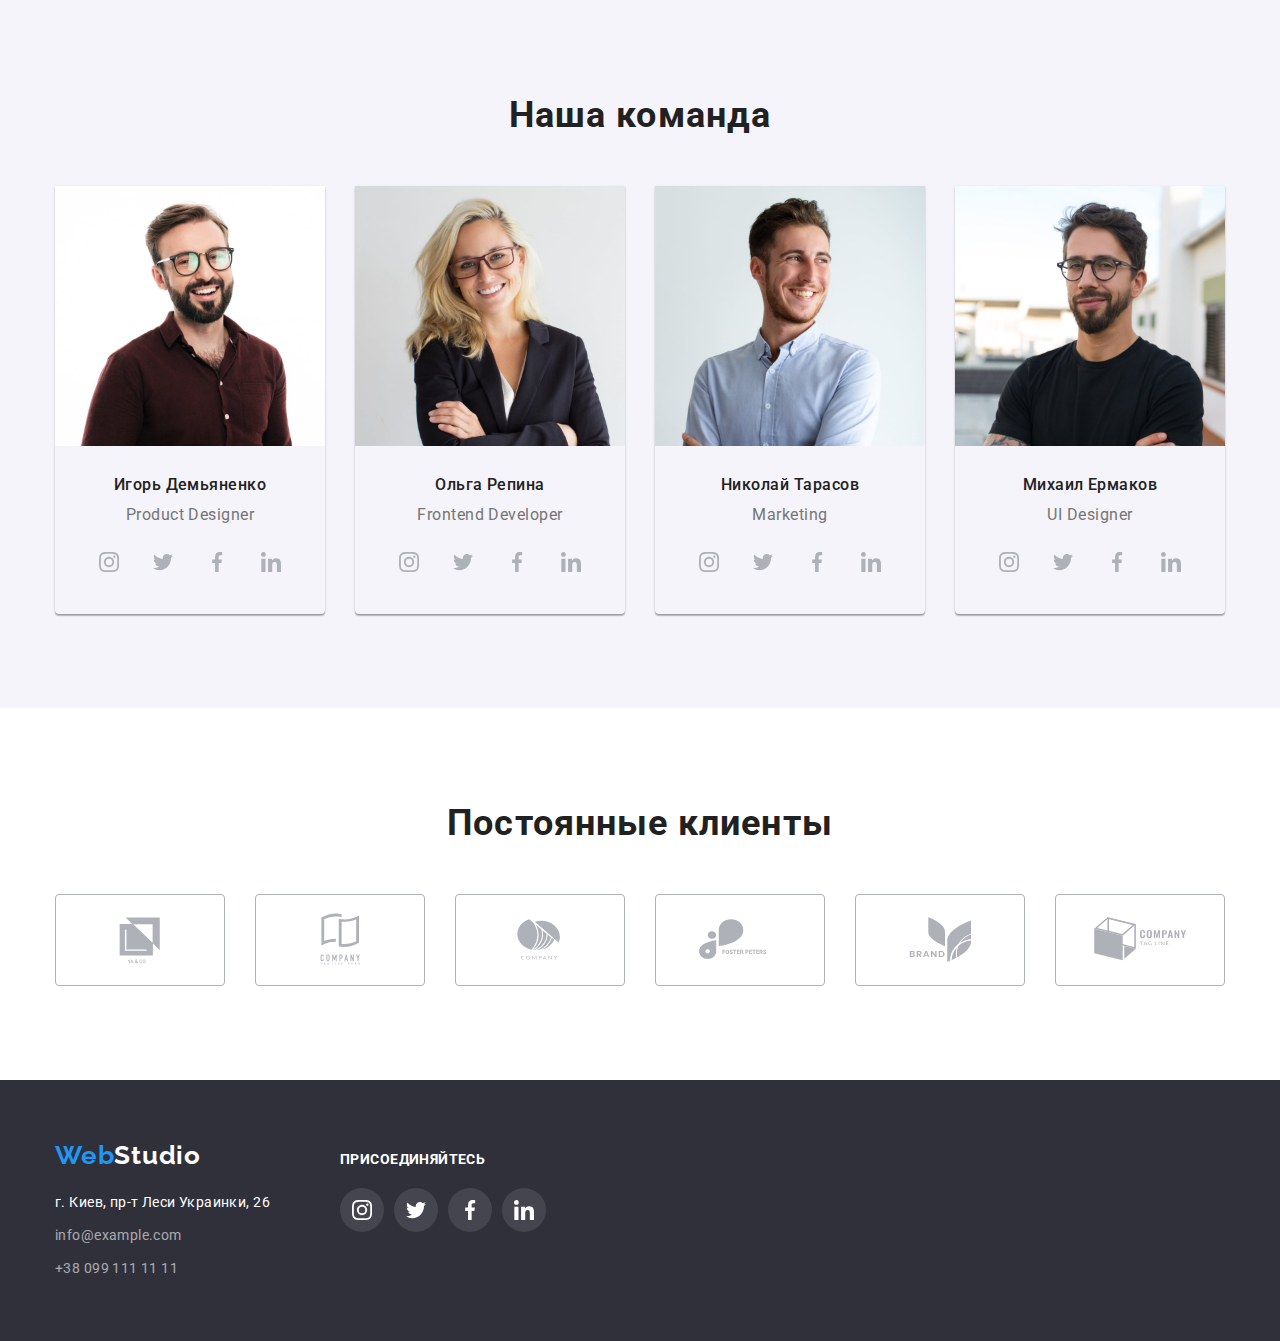
==== commit c5898d6d: "final (?) update home-work #4" ====
--- a/index.html
+++ b/index.html
@@ -40,8 +40,16 @@
         </nav>
         <!-- Контакты -->
         <div class="header-contacts">
-          <a href="mailto:info@devstudio.com" class="email link">info@devstudio.com</a>
-          <a href="tel:+380961111111" class="telnumber link">+38 096 111 11 11</a>
+          <a href="mailto:info@devstudio.com" class="email link">
+            <svg class="envelope" width="16" height="12">
+              <use href="./images/icons.svg#icon-envelope"></use></svg
+            >info@devstudio.com
+          </a>
+          <a href="tel:+380961111111" class="telnumber link"
+            ><svg class="smartphone" width="10" height="16">
+              <use href="./images/icons.svg#icon-smartphone"></use></svg
+            >+38 096 111 11 11
+          </a>
         </div>
       </div>
     </header>
@@ -61,25 +69,37 @@
         <div class="container">
           <h2 class="visually-hidden">Наши особенности</h2>
           <ul class="features-list list">
-            <li class="features-item item-antenna">
+            <li class="features-item">
+              <svg class="icon" width="270" height="120">
+                <use href="./images/icons.svg#icon-antenna"></use>
+              </svg>
               <h3 class="features-title">Внимание к деталям</h3>
               <p>
                 Идейные соображения, а также начало повседневной работы по формированию позиции.
               </p>
             </li>
             <li class="features-item item-clock">
+              <svg class="icon" width="270" height="120">
+                <use href="./images/icons.svg#icon-clock"></use>
+              </svg>
               <h3 class="features-title">Пунктуальность</h3>
               <p>
                 Задача организации, в особенности же рамки и место обучения кадров влечет за собой.
               </p>
             </li>
             <li class="features-item item-diagram">
+              <svg class="icon" width="270" height="120">
+                <use href="./images/icons.svg#icon-diagram"></use>
+              </svg>
               <h3 class="features-title">Планирование</h3>
               <p>
                 Равным образом консультация с широким активом в значительной степени обуславливает.
               </p>
             </li>
             <li class="features-item item-astronaut">
+              <svg class="icon" width="270" height="120">
+                <use href="./images/icons.svg#icon-astronaut"></use>
+              </svg>
               <h3 class="features-title">Современные технологии</h3>
               <p>Значимость этих проблем настолько очевидна, что реализация плановых заданий.</p>
             </li>
@@ -127,21 +147,141 @@
               <img src="./images/img1.jpg" width="270" height="260" alt="Игорь Демьяненко" />
               <h3 class="team-member">Игорь Демьяненко</h3>
               <p lang="en" class="team-work">Product Designer</p>
+              <ul class="social-links list">
+                <li class="social-item">
+                  <a class="social-icon" href="">
+                    <svg class="icon" width="20" height="20">
+                      <use href="./images/icons.svg#icon-instagram"></use>
+                    </svg>
+                  </a>
+                </li>
+                <li class="social-item">
+                  <a class="social-icon" href="">
+                    <svg class="icon" width="20" height="20">
+                      <use href="./images/icons.svg#icon-twitter"></use>
+                    </svg>
+                  </a>
+                </li>
+                <li class="social-item">
+                  <a class="social-icon" href="">
+                    <svg class="icon" width="20" height="20">
+                      <use href="./images/icons.svg#icon-facebook"></use>
+                    </svg>
+                  </a>
+                </li>
+                <li class="social-item">
+                  <a class="social-icon" href="">
+                    <svg class="icon" width="20" height="20">
+                      <use href="./images/icons.svg#icon-linkedin"></use>
+                    </svg>
+                  </a>
+                </li>
+              </ul>
             </li>
             <li class="team-item">
               <img src="./images/img2.jpg" width="270" height="260" alt="Ольга Репина" />
               <h3 class="team-member">Ольга Репина</h3>
               <p lang="en" class="team-work">Frontend Developer</p>
+              <ul class="social-links list">
+                <li class="social-item">
+                  <a class="social-icon" href="">
+                    <svg class="icon" width="20" height="20">
+                      <use href="./images/icons.svg#icon-instagram"></use>
+                    </svg>
+                  </a>
+                </li>
+                <li class="social-item">
+                  <a class="social-icon" href="">
+                    <svg class="icon" width="20" height="20">
+                      <use href="./images/icons.svg#icon-twitter"></use>
+                    </svg>
+                  </a>
+                </li>
+                <li class="social-item">
+                  <a class="social-icon" href="">
+                    <svg class="icon" width="20" height="20">
+                      <use href="./images/icons.svg#icon-facebook"></use>
+                    </svg>
+                  </a>
+                </li>
+                <li class="social-item">
+                  <a class="social-icon" href="">
+                    <svg class="icon" width="20" height="20">
+                      <use href="./images/icons.svg#icon-linkedin"></use>
+                    </svg>
+                  </a>
+                </li>
+              </ul>
             </li>
             <li class="team-item">
               <img src="./images/img3.jpg" width="270" height="260" alt="Николай Тарасов" />
               <h3 class="team-member">Николай Тарасов</h3>
               <p lang="en" class="team-work">Marketing</p>
+              <ul class="social-links list">
+                <li class="social-item">
+                  <a class="social-icon" href="">
+                    <svg class="icon" width="20" height="20">
+                      <use href="./images/icons.svg#icon-instagram"></use>
+                    </svg>
+                  </a>
+                </li>
+                <li class="social-item">
+                  <a class="social-icon" href="">
+                    <svg class="icon" width="20" height="20">
+                      <use href="./images/icons.svg#icon-twitter"></use>
+                    </svg>
+                  </a>
+                </li>
+                <li class="social-item">
+                  <a class="social-icon" href="">
+                    <svg class="icon" width="20" height="20">
+                      <use href="./images/icons.svg#icon-facebook"></use>
+                    </svg>
+                  </a>
+                </li>
+                <li class="social-item">
+                  <a class="social-icon" href="">
+                    <svg class="icon" width="20" height="20">
+                      <use href="./images/icons.svg#icon-linkedin"></use>
+                    </svg>
+                  </a>
+                </li>
+              </ul>
             </li>
             <li class="team-item">
               <img src="./images/img4.jpg" width="270" height="260" alt="Михаил Ермаков" />
               <h3 class="team-member">Михаил Ермаков</h3>
               <p lang="en" class="team-work">UI Designer</p>
+              <ul class="social-links list">
+                <li class="social-item">
+                  <a class="social-icon" href="">
+                    <svg class="icon" width="20" height="20">
+                      <use href="./images/icons.svg#icon-instagram"></use>
+                    </svg>
+                  </a>
+                </li>
+                <li class="social-item">
+                  <a class="social-icon" href="">
+                    <svg class="icon" width="20" height="20">
+                      <use href="./images/icons.svg#icon-twitter"></use>
+                    </svg>
+                  </a>
+                </li>
+                <li class="social-item">
+                  <a class="social-icon" href="">
+                    <svg class="icon" width="20" height="20">
+                      <use href="./images/icons.svg#icon-facebook"></use>
+                    </svg>
+                  </a>
+                </li>
+                <li class="social-item">
+                  <a class="social-icon" href="">
+                    <svg class="icon" width="20" height="20">
+                      <use href="./images/icons.svg#icon-linkedin"></use>
+                    </svg>
+                  </a>
+                </li>
+              </ul>
             </li>
           </ul>
         </div>
@@ -153,43 +293,43 @@
           <ul class="partner-list list">
             <li class="partner-item">
               <a class="partner-icon" href="">
-                <svg class="icon">
-                  <use href="./images/symbol-defs.svg#icon-client1"></use>
-                </svg>
-              </a>
-            </li>
-            <li class="partner-item">
-              <a class="partner-icon" href="">
-                <svg class="icon">
-                  <use href="./images/symbol-defs.svg#icon-client2"></use>
-                </svg>
-              </a>
-            </li>
-            <li class="partner-item">
-              <a class="partner-icon" href="">
-                <svg class="icon">
-                  <use href="./images/symbol-defs.svg#icon-client3"></use>
-                </svg>
-              </a>
-            </li>
-            <li class="partner-item">
-              <a class="partner-icon" href="">
-                <svg class="icon">
-                  <use href="./images/symbol-defs.svg#icon-client4"></use>
-                </svg>
-              </a>
-            </li>
-            <li class="partner-item">
-              <a class="partner-icon" href="">
-                <svg class="icon">
-                  <use href="./images/symbol-defs.svg#icon-client5"></use>
-                </svg>
-              </a>
-            </li>
-            <li class="partner-item">
-              <a class="partner-icon" href="">
-                <svg class="icon">
-                  <use href="./images/symbol-defs.svg#icon-client6"></use>
+                <svg class="icon" width="170" height="92">
+                  <use href="./images/icons.svg#icon-client1"></use>
+                </svg>
+              </a>
+            </li>
+            <li class="partner-item">
+              <a class="partner-icon" href="">
+                <svg class="icon" width="170" height="92">
+                  <use href="./images/icons.svg#icon-client2"></use>
+                </svg>
+              </a>
+            </li>
+            <li class="partner-item">
+              <a class="partner-icon" href="">
+                <svg class="icon" width="170" height="92">
+                  <use href="./images/icons.svg#icon-client3"></use>
+                </svg>
+              </a>
+            </li>
+            <li class="partner-item">
+              <a class="partner-icon" href="">
+                <svg class="icon" width="170" height="92">
+                  <use href="./images/icons.svg#icon-client4"></use>
+                </svg>
+              </a>
+            </li>
+            <li class="partner-item">
+              <a class="partner-icon" href="">
+                <svg class="icon" width="170" height="92">
+                  <use href="./images/icons.svg#icon-client5"></use>
+                </svg>
+              </a>
+            </li>
+            <li class="partner-item">
+              <a class="partner-icon" href="">
+                <svg class="icon" width="170" height="92">
+                  <use href="./images/icons.svg#icon-client6"></use>
                 </svg>
               </a>
             </li>
@@ -213,20 +353,34 @@
           </div>
           <div class="social">
             <h2 class="social-title">Присоединяйтесь</h2>
-            <ul class="social-list list">
+            <ul class="social-links list">
               <li class="social-item">
-                <a href=""
-                  ><img src="./images/Inst.svg" width="44" height="44" alt="instagram"
-                /></a>
+                <a class="social-icon" href="">
+                  <svg class="icon" width="20" height="20">
+                    <use href="./images/icons.svg#icon-instagram"></use>
+                  </svg>
+                </a>
               </li>
               <li class="social-item">
-                <a href=""><img src="./images/Tw.svg" width="44" height="44" alt="twitter" /></a>
+                <a class="social-icon" href="">
+                  <svg class="icon" width="20" height="20">
+                    <use href="./images/icons.svg#icon-twitter"></use>
+                  </svg>
+                </a>
               </li>
               <li class="social-item">
-                <a href=""><img src="./images/FB.svg" width="44" height="44" alt="facebook" /></a>
+                <a class="social-icon" href="">
+                  <svg class="icon" width="20" height="20">
+                    <use href="./images/icons.svg#icon-facebook"></use>
+                  </svg>
+                </a>
               </li>
               <li class="social-item">
-                <a href=""><img src="./images/Link.svg" width="44" height="44" alt="linkedin" /></a>
+                <a class="social-icon" href="">
+                  <svg class="icon" width="20" height="20">
+                    <use href="./images/icons.svg#icon-linkedin"></use>
+                  </svg>
+                </a>
               </li>
             </ul>
           </div>
--- a/css/styles.css
+++ b/css/styles.css
@@ -17,6 +17,7 @@
   --hero-button-accent-color: #188ce8;
   --hero-overlay-color: rgba(47, 48, 58, 0.4);
   --partner-item-color: #afb1b8;
+  --footer-soclinks-bg-color: rgba(255, 255, 255, 0.1);
 }
 
 /* General properties */
@@ -163,32 +164,22 @@
 
   color: var(--primery-text-color);
 }
+
 .header-contacts {
   display: inline-flex;
+}
+
+.header-contacts .email,
+.header-contacts .telnumber,
+.envelope,
+.smartphone {
   align-items: center;
 }
 
-.header-contacts .email,
-.header-contacts .telnumber {
-  align-items: center;
-}
-
-.header-contacts .email::before,
-.header-contacts .telnumber::before {
-  content: '';
-  display: inline-block;
+.smartphone,
+.envelope {
   margin-right: 10px;
-}
-.header-contacts .email::before {
-  width: 16px;
-  height: 12px;
-  background-image: url(../images/envelope.svg);
-}
-
-.header-contacts .telnumber::before {
-  width: 10px;
-  height: 16px;
-  background-image: url(../images/smartphone.svg);
+  fill: currentColor;
 }
 
 .address p,
@@ -205,11 +196,6 @@
 .footer-content {
   display: flex;
 }
-.social-list {
-  display: flex;
-  flex-wrap: wrap;
-  gap: 10px;
-}
 
 .footer-address,
 .address,
@@ -278,6 +264,7 @@
   max-width: 1600px;
   margin-right: auto;
   margin-left: auto;
+
   background-image: linear-gradient(to right, var(--hero-overlay-color), var(--hero-overlay-color)),
     url(../images/hero.jpg);
   background-repeat: no-repeat;
@@ -290,6 +277,7 @@
   margin-right: auto;
   width: 696px;
   margin-bottom: 30px;
+
   font-weight: 900;
   font-size: 44px;
   line-height: 1.36;
@@ -352,12 +340,17 @@
   letter-spacing: 0.03em;
 }
 
-.features-item::before {
+.features-list .icon {
+  margin-bottom: 30px;
+}
+
+/* .features-item::before {
   display: inline-block;
   content: '';
   width: inherit;
   height: 120px;
   margin-bottom: 30px;
+
   background-color: #f5f4fa;
   border-radius: 4px;
   background-repeat: no-repeat;
@@ -365,7 +358,7 @@
 }
 
 .item-antenna::before {
-  background-image: url(../images/antenna.svg);
+  background-image: url(../images/icons.svg#icon-antenna);
 }
 .item-clock::before {
   background-image: url(../images/clock.svg);
@@ -375,7 +368,7 @@
 }
 .item-astronaut::before {
   background-image: url(../images/astronaut.svg);
-}
+} */
 
 /* Наша зайнятість + Команда + Постійні клієнти */
 
@@ -391,6 +384,42 @@
   color: var(--secondary-text-color);
 }
 
+.social-links {
+  display: flex;
+  flex-wrap: wrap;
+  gap: 10px;
+  flex-basis: calc((100%-20 * 3) / 4);
+  justify-content: center;
+  color: var(--partner-item-color);
+}
+
+.social-icon {
+  display: inline-flex;
+  width: 44px;
+  height: 44px;
+  justify-content: center;
+  align-items: center;
+  border-radius: 50%;
+
+  color: var(--partner-item-color);
+  background-color: transparent;
+}
+
+.footer .social-icon {
+  color: var(--white-text-color);
+  background-color: var(--footer-soclinks-bg-color);
+}
+
+.social-icon:hover,
+.social-icon:focus {
+  color: var(--white-text-color);
+  background-color: var(--accent-color);
+}
+
+.social-icon .icon {
+  fill: currentColor;
+}
+
 .partner-icon {
   color: var(--partner-item-color);
 }
@@ -400,9 +429,7 @@
   color: var(--accent-color);
 }
 
-.icon {
-  width: 170px;
-  height: 92px;
+.partner-icon .icon {
   border: 1px solid currentColor;
   border-radius: 4px;
   fill: currentColor;
@@ -454,23 +481,11 @@
 }
 
 .team-work {
+  padding-bottom: 16px;
   font-size: 16px;
   line-height: 1.187;
   text-align: center;
   letter-spacing: 0.03em;
-}
-
-.team-item::after {
-  content: '';
-  display: block;
-  width: 206px;
-  height: 44px;
-  margin-right: auto;
-  margin-left: auto;
-  margin-top: 16px;
-  background-image: url(../images/Social-links.svg);
-  background-repeat: no-repeat;
-  background-position: center;
 }
 
 /* Портфоліо */
@@ -530,6 +545,11 @@
 
 .portfolio-item {
   background-color: var(--white-text-color);
+}
+
+.portfolio-item:hover {
+  box-shadow: 0px 1px 1px rgba(0, 0, 0, 0.12), 0px 4px 4px rgba(0, 0, 0, 0.06),
+    1px 4px 6px rgba(0, 0, 0, 0.16);
 }
 
 .portfolio-item div {
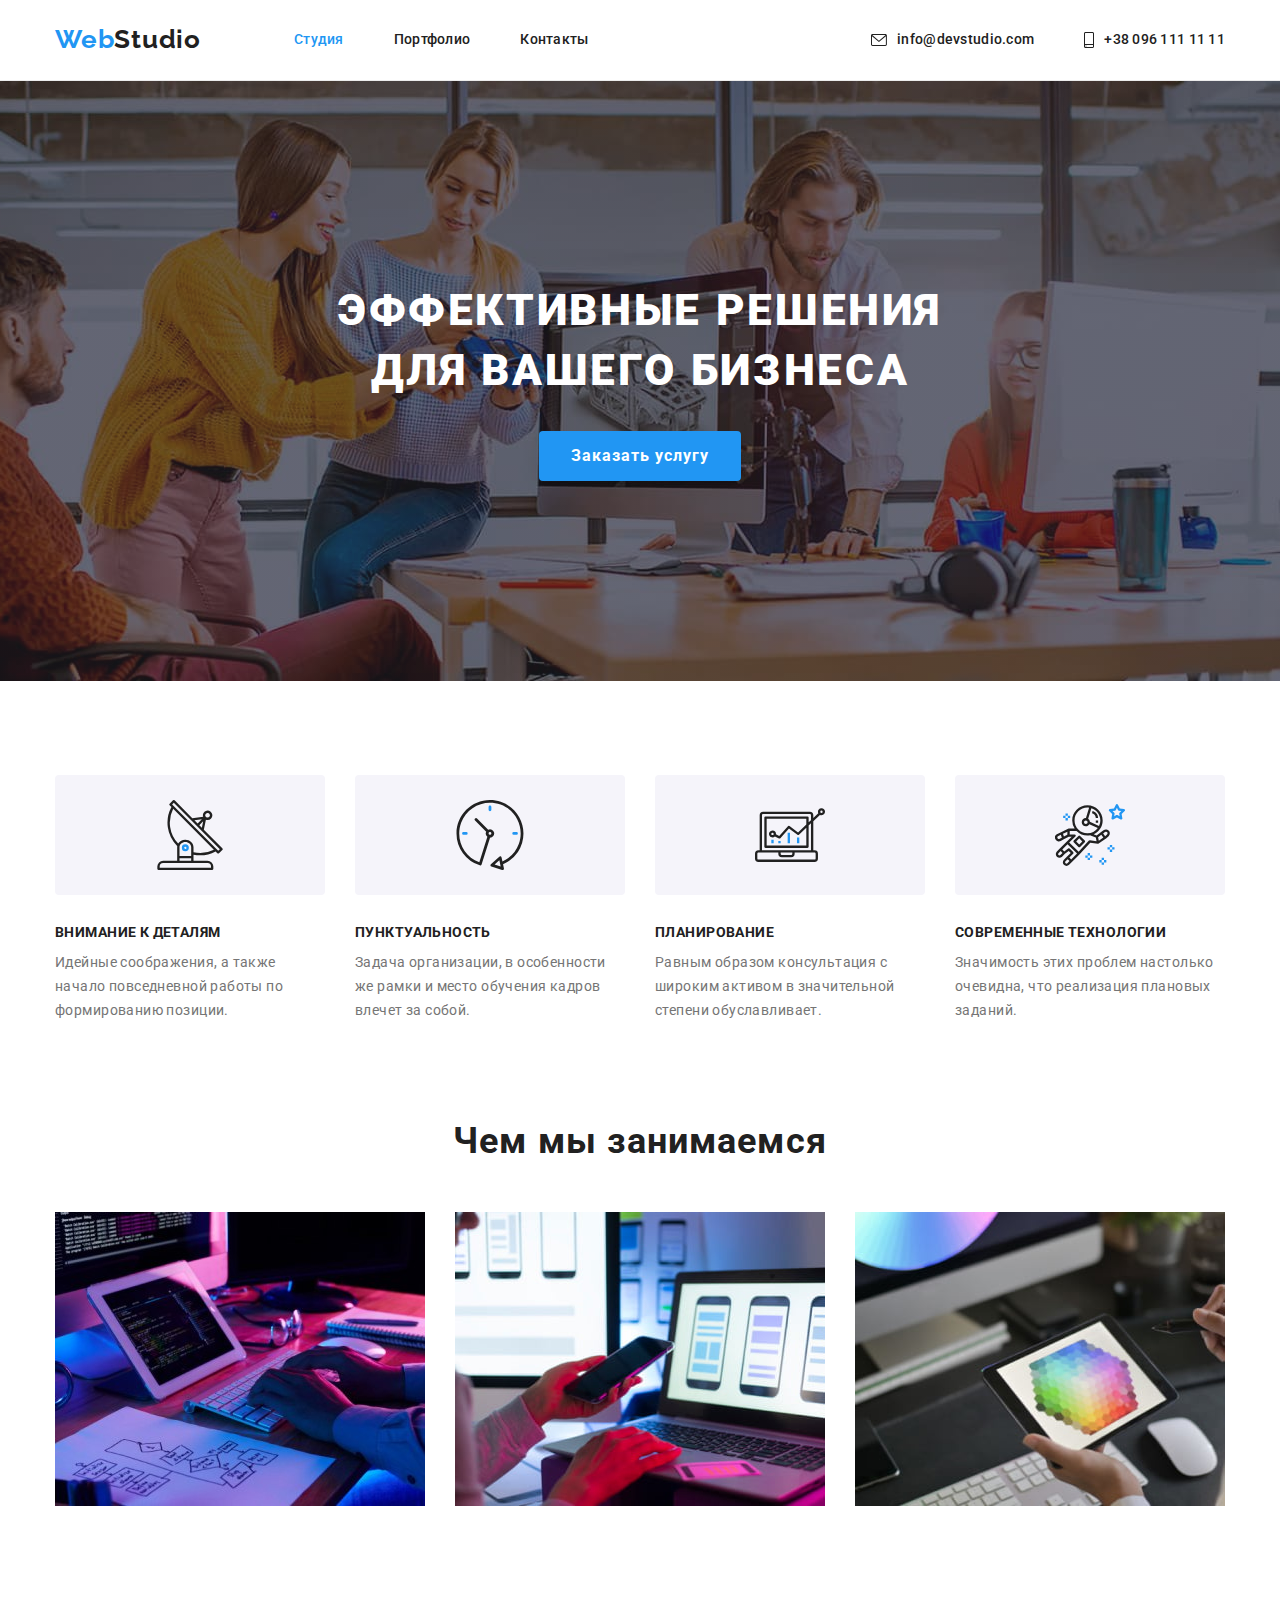
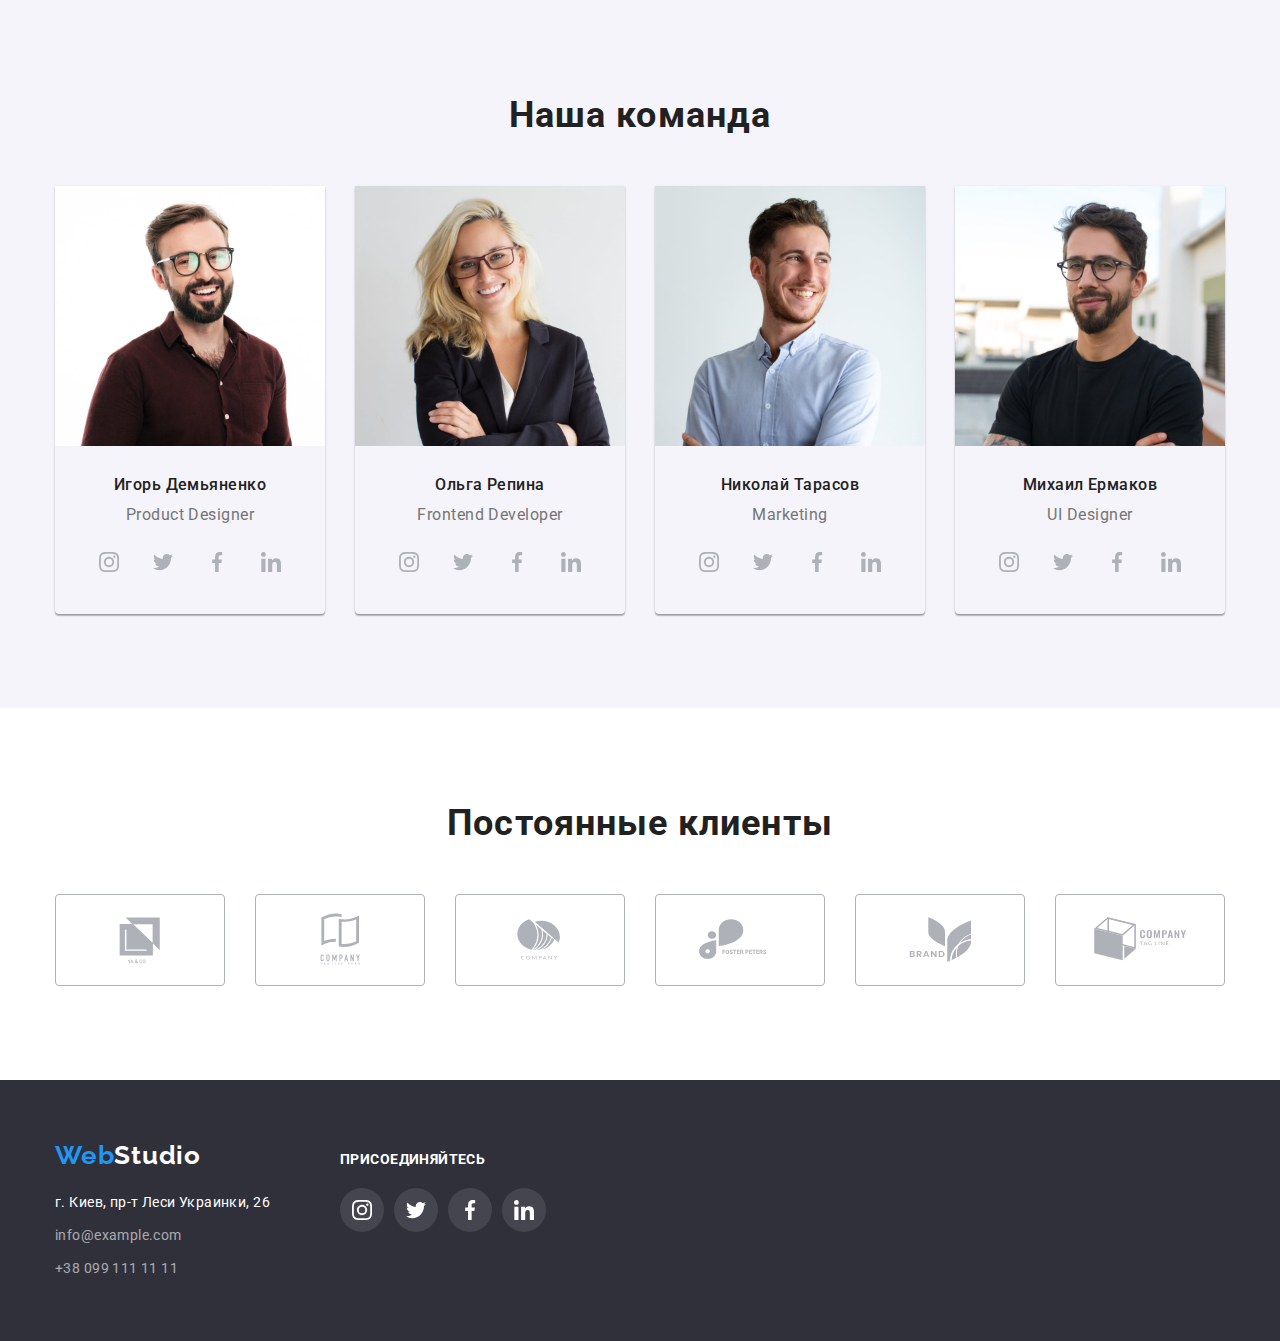
==== commit d80e69af: "update icon.svg" ====
--- a/index.html
+++ b/index.html
@@ -70,36 +70,45 @@
           <h2 class="visually-hidden">Наши особенности</h2>
           <ul class="features-list list">
             <li class="features-item">
-              <svg class="icon" width="270" height="120">
-                <use href="./images/icons.svg#icon-antenna"></use>
-              </svg>
+              <div>
+                <svg class="icon" width="70" height="70">
+                  <use href="./images/icons.svg#icon-antenna"></use>
+                </svg>
+              </div>
+
               <h3 class="features-title">Внимание к деталям</h3>
               <p>
                 Идейные соображения, а также начало повседневной работы по формированию позиции.
               </p>
             </li>
             <li class="features-item item-clock">
-              <svg class="icon" width="270" height="120">
-                <use href="./images/icons.svg#icon-clock"></use>
-              </svg>
+              <div>
+                <svg class="icon" width="70" height="70">
+                  <use href="./images/icons.svg#icon-clock"></use>
+                </svg>
+              </div>
               <h3 class="features-title">Пунктуальность</h3>
               <p>
                 Задача организации, в особенности же рамки и место обучения кадров влечет за собой.
               </p>
             </li>
             <li class="features-item item-diagram">
-              <svg class="icon" width="270" height="120">
-                <use href="./images/icons.svg#icon-diagram"></use>
-              </svg>
+              <div>
+                <svg class="icon" width="70" height="70">
+                  <use href="./images/icons.svg#icon-diagram"></use>
+                </svg>
+              </div>
               <h3 class="features-title">Планирование</h3>
               <p>
                 Равным образом консультация с широким активом в значительной степени обуславливает.
               </p>
             </li>
             <li class="features-item item-astronaut">
-              <svg class="icon" width="270" height="120">
-                <use href="./images/icons.svg#icon-astronaut"></use>
-              </svg>
+              <div>
+                <svg class="icon" width="70" height="70">
+                  <use href="./images/icons.svg#icon-astronaut"></use>
+                </svg>
+              </div>
               <h3 class="features-title">Современные технологии</h3>
               <p>Значимость этих проблем настолько очевидна, что реализация плановых заданий.</p>
             </li>
--- a/css/styles.css
+++ b/css/styles.css
@@ -329,8 +329,16 @@
   margin-right: 30px;
 }
 
-.features-item {
+.features-item div {
+  display: inline-flex;
+  justify-content: center;
+  align-items: center;
   width: 270px;
+  height: 120px;
+  margin-bottom: 30px;
+
+  background-color: var(--secondary-background-color);
+  border-radius: 4px;
 }
 
 .features-item p {
@@ -339,36 +347,6 @@
   line-height: 1.71;
   letter-spacing: 0.03em;
 }
-
-.features-list .icon {
-  margin-bottom: 30px;
-}
-
-/* .features-item::before {
-  display: inline-block;
-  content: '';
-  width: inherit;
-  height: 120px;
-  margin-bottom: 30px;
-
-  background-color: #f5f4fa;
-  border-radius: 4px;
-  background-repeat: no-repeat;
-  background-position: center;
-}
-
-.item-antenna::before {
-  background-image: url(../images/icons.svg#icon-antenna);
-}
-.item-clock::before {
-  background-image: url(../images/clock.svg);
-}
-.item-diagram::before {
-  background-image: url(../images/diagram.svg);
-}
-.item-astronaut::before {
-  background-image: url(../images/astronaut.svg);
-} */
 
 /* Наша зайнятість + Команда + Постійні клієнти */
 
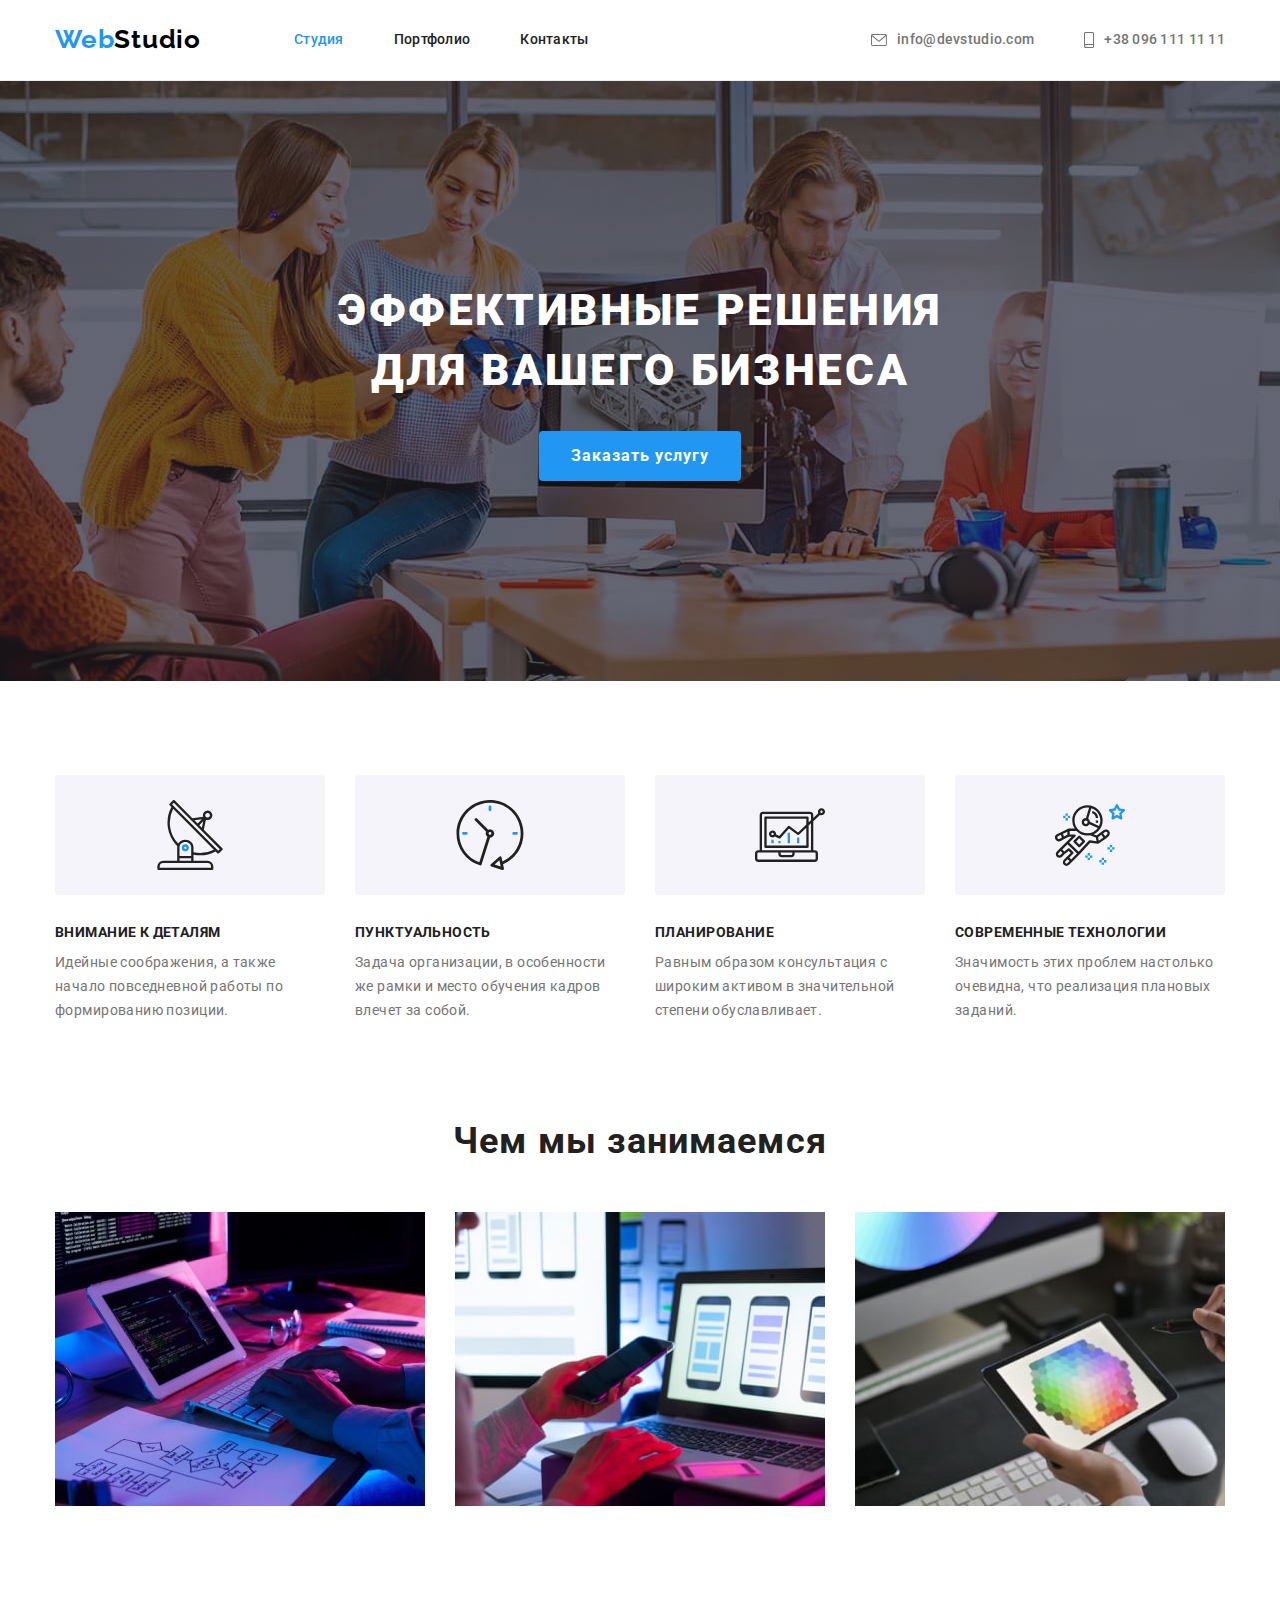
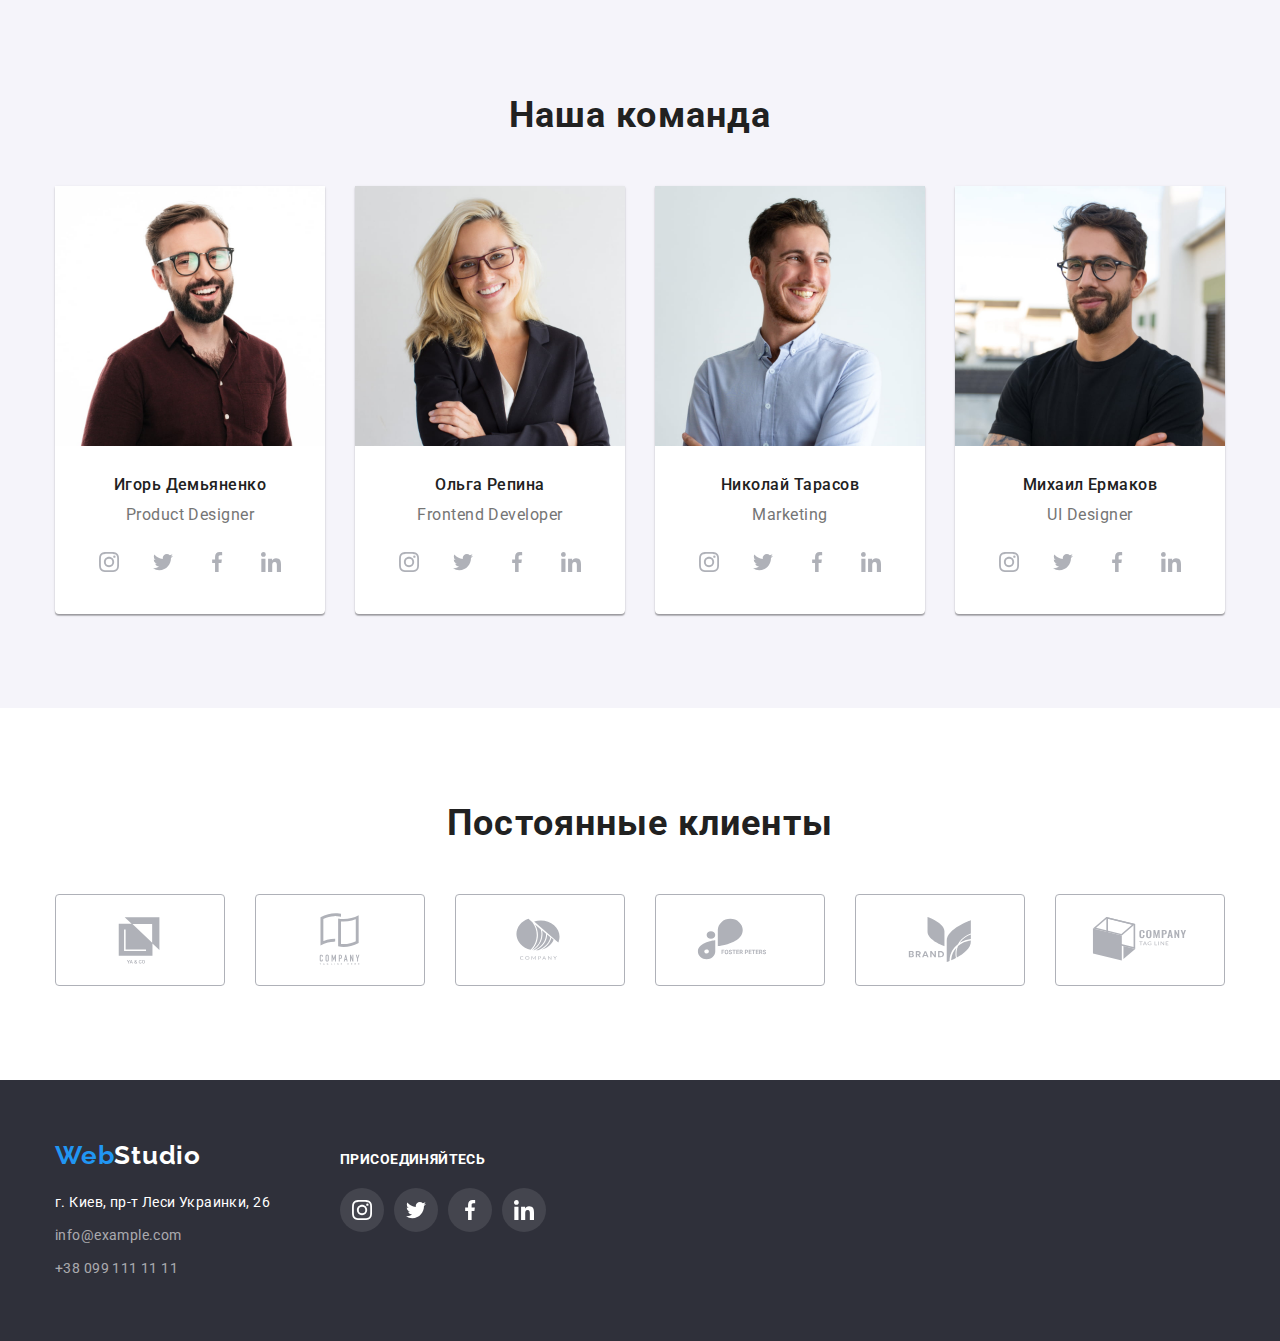
==== commit 22c2d2c7: "update mentor's remarks" ====
--- a/index.html
+++ b/index.html
@@ -70,47 +70,48 @@
           <h2 class="visually-hidden">Наши особенности</h2>
           <ul class="features-list list">
             <li class="features-item">
-              <div>
+              <div class="icon-background">
                 <svg class="icon" width="70" height="70">
                   <use href="./images/icons.svg#icon-antenna"></use>
                 </svg>
               </div>
-
               <h3 class="features-title">Внимание к деталям</h3>
-              <p>
+              <p class="features-text">
                 Идейные соображения, а также начало повседневной работы по формированию позиции.
               </p>
             </li>
-            <li class="features-item item-clock">
-              <div>
+            <li class="features-item">
+              <div class="icon-background">
                 <svg class="icon" width="70" height="70">
                   <use href="./images/icons.svg#icon-clock"></use>
                 </svg>
               </div>
               <h3 class="features-title">Пунктуальность</h3>
-              <p>
+              <p class="features-text">
                 Задача организации, в особенности же рамки и место обучения кадров влечет за собой.
               </p>
             </li>
-            <li class="features-item item-diagram">
-              <div>
+            <li class="features-item">
+              <div class="icon-background">
                 <svg class="icon" width="70" height="70">
                   <use href="./images/icons.svg#icon-diagram"></use>
                 </svg>
               </div>
               <h3 class="features-title">Планирование</h3>
-              <p>
+              <p class="features-text">
                 Равным образом консультация с широким активом в значительной степени обуславливает.
               </p>
             </li>
-            <li class="features-item item-astronaut">
-              <div>
+            <li class="features-item">
+              <div class="icon-background">
                 <svg class="icon" width="70" height="70">
                   <use href="./images/icons.svg#icon-astronaut"></use>
                 </svg>
               </div>
               <h3 class="features-title">Современные технологии</h3>
-              <p>Значимость этих проблем настолько очевидна, что реализация плановых заданий.</p>
+              <p class="features-text">
+                Значимость этих проблем настолько очевидна, что реализация плановых заданий.
+              </p>
             </li>
           </ul>
         </div>
@@ -302,42 +303,42 @@
           <ul class="partner-list list">
             <li class="partner-item">
               <a class="partner-icon" href="">
-                <svg class="icon" width="170" height="92">
+                <svg class="icon" width="106" height="60">
                   <use href="./images/icons.svg#icon-client1"></use>
                 </svg>
               </a>
             </li>
             <li class="partner-item">
               <a class="partner-icon" href="">
-                <svg class="icon" width="170" height="92">
+                <svg class="icon" width="106" height="60">
                   <use href="./images/icons.svg#icon-client2"></use>
                 </svg>
               </a>
             </li>
             <li class="partner-item">
               <a class="partner-icon" href="">
-                <svg class="icon" width="170" height="92">
+                <svg class="icon" width="106" height="60">
                   <use href="./images/icons.svg#icon-client3"></use>
                 </svg>
               </a>
             </li>
             <li class="partner-item">
               <a class="partner-icon" href="">
-                <svg class="icon" width="170" height="92">
+                <svg class="icon" width="106" height="60">
                   <use href="./images/icons.svg#icon-client4"></use>
                 </svg>
               </a>
             </li>
             <li class="partner-item">
               <a class="partner-icon" href="">
-                <svg class="icon" width="170" height="92">
+                <svg class="icon" width="106" height="60">
                   <use href="./images/icons.svg#icon-client5"></use>
                 </svg>
               </a>
             </li>
             <li class="partner-item">
               <a class="partner-icon" href="">
-                <svg class="icon" width="170" height="92">
+                <svg class="icon" width="106" height="60">
                   <use href="./images/icons.svg#icon-client6"></use>
                 </svg>
               </a>
--- a/css/styles.css
+++ b/css/styles.css
@@ -112,6 +112,10 @@
   align-items: center;
 }
 
+.navigation-list .link {
+  color: var(--secondary-text-color);
+}
+
 .navigation-list .link.current {
   color: var(--accent-color);
 }
@@ -120,8 +124,6 @@
   display: inline-flex;
   padding-top: 32px;
   padding-bottom: 32px;
-
-  color: var(--secondary-text-color);
 }
 
 .navigation .logo {
@@ -329,7 +331,7 @@
   margin-right: 30px;
 }
 
-.features-item div {
+.icon-background {
   display: inline-flex;
   justify-content: center;
   align-items: center;
@@ -341,7 +343,7 @@
   border-radius: 4px;
 }
 
-.features-item p {
+.features-text {
   padding-bottom: 3px;
   font-size: 14px;
   line-height: 1.71;
@@ -399,17 +401,23 @@
 }
 
 .partner-icon {
+  display: inline-flex;
+  justify-content: center;
+  align-items: center;
+  width: 170px;
+  height: 92px;
+  border: 1px solid var(--partner-item-color);
+  border-radius: 4px;
   color: var(--partner-item-color);
 }
 
 .partner-icon:hover,
 .partner-icon:focus {
   color: var(--accent-color);
+  border-color: var(--accent-color);
 }
 
 .partner-icon .icon {
-  border: 1px solid currentColor;
-  border-radius: 4px;
   fill: currentColor;
 }
 
@@ -441,6 +449,7 @@
 }
 .team-item {
   padding-bottom: 30px;
+  background-color: var(--white-text-color);
 
   box-shadow: 0px 1px 3px rgba(0, 0, 0, 0.12), 0px 1px 1px rgba(0, 0, 0, 0.14),
     0px 2px 1px rgba(0, 0, 0, 0.2);
@@ -530,7 +539,7 @@
     1px 4px 6px rgba(0, 0, 0, 0.16);
 }
 
-.portfolio-item div {
+.portfolio-text {
   padding: 20px 24px;
 
   border: 1px solid var(--potrfolio-border-color);
